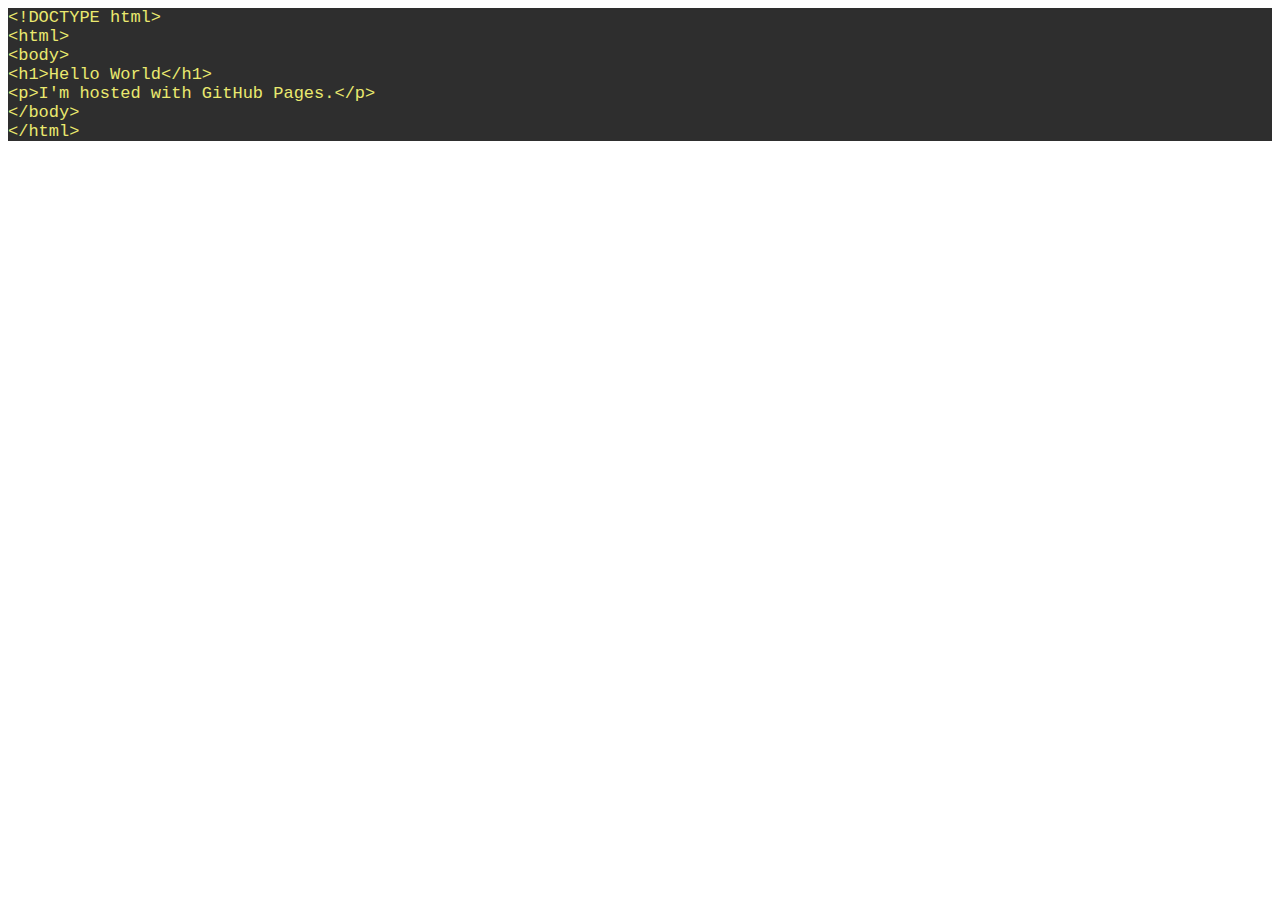
==== index.html @ 7345eeea "Create index.html" ====
<!DOCTYPE html PUBLIC "-//W3C//DTD HTML 4.01//EN" "http://www.w3.org/TR/html4/strict.dtd">
<html>
<head>
  <meta http-equiv="Content-Type" content="text/html; charset=utf-8">
  <meta http-equiv="Content-Style-Type" content="text/css">
  <title></title>
  <meta name="Generator" content="Cocoa HTML Writer">
  <meta name="CocoaVersion" content="1894.6">
  <style type="text/css">
    p.p1 {margin: 0.0px 0.0px 0.0px 0.0px; font: 17.0px Courier; color: #eae96f; -webkit-text-stroke: #eae96f; background-color: #2e2e2e}
    span.s1 {font-kerning: none}
  </style>
</head>
<body>
<p class="p1"><span class="s1">&lt;!DOCTYPE html&gt;</span></p>
<p class="p1"><span class="s1">&lt;html&gt;</span></p>
<p class="p1"><span class="s1">&lt;body&gt;</span></p>
<p class="p1"><span class="s1">&lt;h1&gt;Hello World&lt;/h1&gt;</span></p>
<p class="p1"><span class="s1">&lt;p&gt;I'm hosted with GitHub Pages.&lt;/p&gt;</span></p>
<p class="p1"><span class="s1">&lt;/body&gt;</span></p>
<p class="p1"><span class="s1">&lt;/html&gt;</span></p>
</body>
</html>
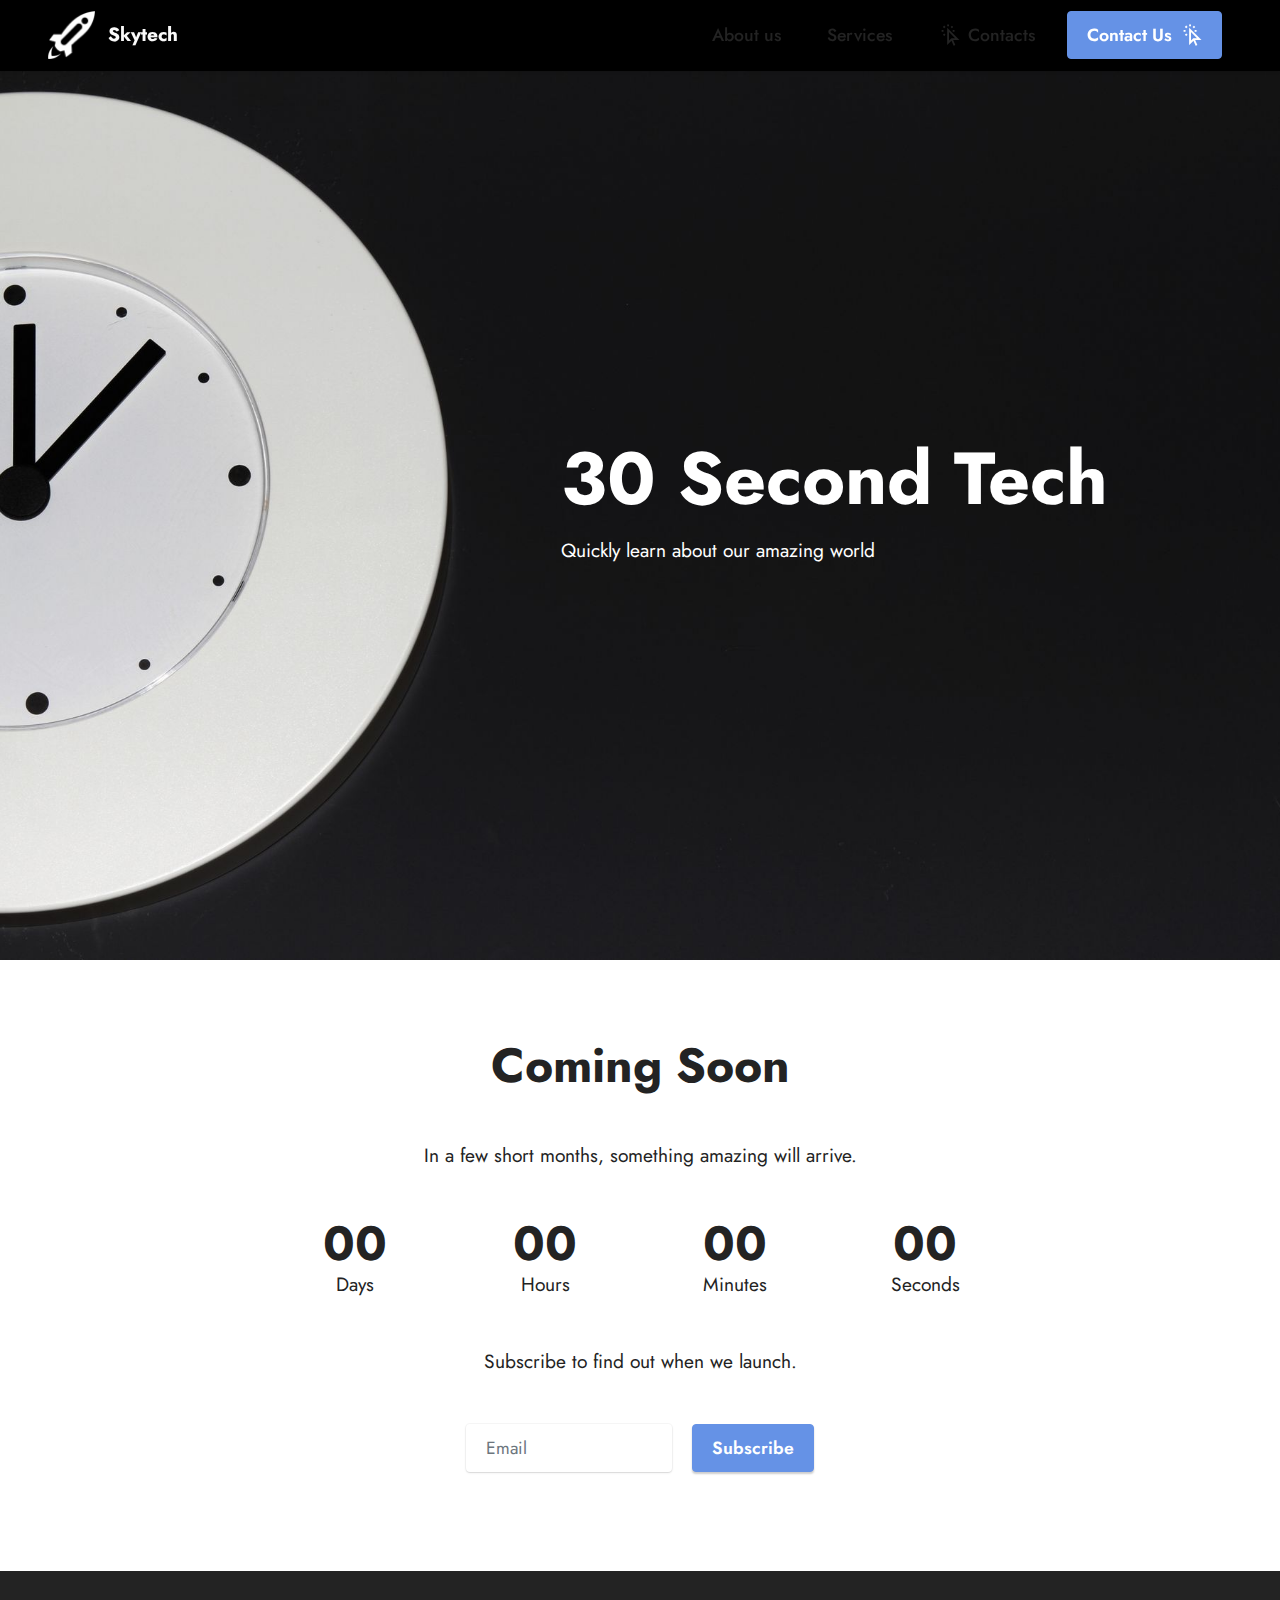
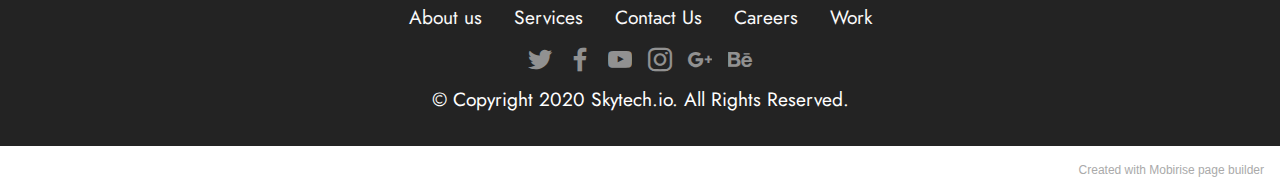
==== commit 485de23e: "Latest" ====
--- a/index.html
+++ b/index.html
@@ -1,23 +1,200 @@
-<!DOCTYPE html PUBLIC "-//W3C//DTD HTML 4.01//EN" "http://www.w3.org/TR/html4/strict.dtd">
-<html>
+<!DOCTYPE html>
+<html  >
 <head>
-  <meta http-equiv="Content-Type" content="text/html; charset=utf-8">
-  <meta http-equiv="Content-Style-Type" content="text/css">
-  <title></title>
-  <meta name="Generator" content="Cocoa HTML Writer">
-  <meta name="CocoaVersion" content="1894.6">
-  <style type="text/css">
-    p.p1 {margin: 0.0px 0.0px 0.0px 0.0px; font: 17.0px Courier; color: #eae96f; -webkit-text-stroke: #eae96f; background-color: #2e2e2e}
-    span.s1 {font-kerning: none}
-  </style>
+  <!-- Site made with Mobirise Website Builder v5.2.0, https://mobirise.com -->
+  <meta charset="UTF-8">
+  <meta http-equiv="X-UA-Compatible" content="IE=edge">
+  <meta name="generator" content="Mobirise v5.2.0, mobirise.com">
+  <meta name="viewport" content="width=device-width, initial-scale=1, minimum-scale=1">
+  <link rel="shortcut icon" href="assets/images/skytechrocket-96x98.png" type="image/x-icon">
+  <meta name="description" content="">
+  
+  
+  <title>Home</title>
+  <link rel="stylesheet" href="assets/web/assets/mobirise-icons2/mobirise2.css">
+  <link rel="stylesheet" href="assets/tether/tether.min.css">
+  <link rel="stylesheet" href="assets/bootstrap/css/bootstrap.min.css">
+  <link rel="stylesheet" href="assets/bootstrap/css/bootstrap-grid.min.css">
+  <link rel="stylesheet" href="assets/bootstrap/css/bootstrap-reboot.min.css">
+  <link rel="stylesheet" href="assets/dropdown/css/style.css">
+  <link rel="stylesheet" href="assets/socicon/css/styles.css">
+  <link rel="stylesheet" href="assets/theme/css/style.css">
+  <link rel="preload" as="style" href="assets/mobirise/css/mbr-additional.css"><link rel="stylesheet" href="assets/mobirise/css/mbr-additional.css" type="text/css">
+  
+  
+  
+  
 </head>
 <body>
-<p class="p1"><span class="s1">&lt;!DOCTYPE html&gt;</span></p>
-<p class="p1"><span class="s1">&lt;html&gt;</span></p>
-<p class="p1"><span class="s1">&lt;body&gt;</span></p>
-<p class="p1"><span class="s1">&lt;h1&gt;Hello World&lt;/h1&gt;</span></p>
-<p class="p1"><span class="s1">&lt;p&gt;I'm hosted with GitHub Pages.&lt;/p&gt;</span></p>
-<p class="p1"><span class="s1">&lt;/body&gt;</span></p>
-<p class="p1"><span class="s1">&lt;/html&gt;</span></p>
+  
+  <section class="menu menu1 cid-shnrSALp0P" once="menu" id="menu1-0">
+    
+
+    <nav class="navbar navbar-dropdown navbar-fixed-top navbar-expand-lg">
+        <div class="container-fluid">
+            <div class="navbar-brand">
+                <span class="navbar-logo">
+                    <a href="http://skytech.io">
+                        <img src="assets/images/skytechrocket-96x98.png" alt="Skytech" style="height: 3rem;">
+                    </a>
+                </span>
+                <span class="navbar-caption-wrap"><a class="navbar-caption text-white display-7" href="https://mobiri.se">Skytech</a></span>
+            </div>
+            <button class="navbar-toggler" type="button" data-toggle="collapse" data-target="#navbarSupportedContent" aria-controls="navbarNavAltMarkup" aria-expanded="false" aria-label="Toggle navigation">
+                <div class="hamburger">
+                    <span></span>
+                    <span></span>
+                    <span></span>
+                    <span></span>
+                </div>
+            </button>
+            <div class="collapse navbar-collapse" id="navbarSupportedContent">
+                <ul class="navbar-nav nav-dropdown" data-app-modern-menu="true"><li class="nav-item"><a class="nav-link link text-black display-4" href="https://mobiri.se">
+                            About us</a></li>
+                    <li class="nav-item"><a class="nav-link link text-black display-4" href="https://mobiri.se">
+                            Services</a></li>
+                    <li class="nav-item"><a class="nav-link link text-black display-4" href="https://mobiri.se"><span class="mobi-mbri mobi-mbri-cursor-click mbr-iconfont mbr-iconfont-btn"></span>Contacts</a>
+                    </li></ul>
+                
+                <div class="navbar-buttons mbr-section-btn"><a class="btn btn-primary display-4" href="http://skytech.io"><span class="mobi-mbri mobi-mbri-cursor-click mbr-iconfont mbr-iconfont-btn"></span>
+                        Contact Us</a></div>
+            </div>
+        </div>
+    </nav>
+</section>
+
+<section class="header5 cid-shnrV8jZPx mbr-fullscreen" id="header5-1">
+
+    
+
+    
+
+    <div class="container">
+        <div class="row justify-content-end">
+            <div class="col-12 col-lg-7">
+                <h1 class="mbr-section-title mbr-fonts-style mbr-white mb-3 display-1"><strong>30 Second Tech</strong></h1>
+                
+                <p class="mbr-text mbr-fonts-style mbr-white display-7">
+                    Quickly learn about our amazing world</p>
+                
+            </div>
+        </div>
+    </div>
+</section>
+
+<section class="countdown1 cid-shnrYBAx0j" id="countdown1-2">
+    
+    
+    <div class="container">
+        <div class="row justify-content-center">
+            <div class="col-lg-8">
+                <h3 class="mbr-section-title mb-5 align-center mbr-fonts-style display-2">
+                    <strong>Coming Soon</strong>
+                </h3>
+                <h4 class="mbr-section-subtitle mb-5 align-center mbr-fonts-style display-7">In a few short months, something amazing will arrive.</h4>
+                <div class="countdown-cont align-center mb-5">
+                    <div class="daysCountdown col-xs-3 col-sm-3 col-md-3" title="Days"></div>
+                    <div class="hoursCountdown col-xs-3 col-sm-3 col-md-3" title="Hours"></div>
+                    <div class="minutesCountdown col-xs-3 col-sm-3 col-md-3" title="Minutes"></div>
+                    <div class="secondsCountdown col-xs-3 col-sm-3 col-md-3" title="Seconds"></div>
+                    <div class="countdown" data-due-date="2021/02/01"></div>
+                </div>
+                <p class="mbr-text mb-5 align-center mbr-fonts-style display-7">
+                    Subscribe to find out when we launch.
+                </p>
+            </div>
+        </div>
+        <div class="row">
+            <div class="col-lg-4 mx-auto mbr-form" data-form-type="formoid">
+                <form action="https://mobirise.eu/" method="POST" class="mbr-form form-with-styler" data-form-title="Form Name"><input type="hidden" name="email" data-form-email="true" value="VeYqUV/wc/erfg2xZ4cUfbkpmiJ8Ug97yrciC7bQtEzWz3D8OV+x4FwlFsNctwKLk7YNKZg/rjsG8SqFoKAFJWEsZC/LpAPlKAvgzFcbE4H7lzT9BCq57dJKFMyFSJ2W">
+                    <div class="">
+                        <div hidden="hidden" data-form-alert="" class="alert alert-success col-12">Thanks for filling out the form!</div>
+                        <div hidden="hidden" data-form-alert-danger="" class="alert alert-danger col-12">Oops...! some problem!</div>
+                    </div>
+                    <div class="dragArea row">
+                        <div class="col form-group" data-for="email">
+                            <input type="text" name="email" placeholder="Email" data-form-field="email" class="form-control" required="required" value="" id="email-countdown1-2">
+                        </div>
+                        <div class="mbr-section-btn">
+                            <button type="submit" class="btn btn-primary display-4">Subscribe</button>
+                        </div>
+                    </div>
+                </form>
+            </div>
+        </div>
+    </div>
+</section>
+
+<section class="footer3 cid-shns2hWuZI" once="footers" id="footer3-3">
+
+    
+
+    
+
+    <div class="container">
+        <div class="media-container-row align-center mbr-white">
+            <div class="row row-links">
+                <ul class="foot-menu">
+                    
+                    
+                    
+                    
+                    
+                <li class="foot-menu-item mbr-fonts-style display-7">
+                        <a class="text-white" href="#" target="_blank">About us</a>
+                    </li><li class="foot-menu-item mbr-fonts-style display-7">
+                        <a class="text-white" href="#" target="_blank">Services</a>
+                    </li><li class="foot-menu-item mbr-fonts-style display-7">
+                        <a class="text-white" href="#" target="_blank">Contact Us</a>
+                    </li><li class="foot-menu-item mbr-fonts-style display-7">
+                        <a class="text-white" href="#" target="_blank">Careers</a>
+                    </li><li class="foot-menu-item mbr-fonts-style display-7">
+                        <a class="text-white text-primary" href="http://skytech.io" target="_blank">Work</a>
+                    </li></ul>
+            </div>
+            <div class="row social-row">
+                <div class="social-list align-right pb-2">
+                    
+                    
+                    
+                    
+                    
+                    
+                <div class="soc-item">
+                        <a href="https://twitter.com/mobirise" target="_blank">
+                            <span class="socicon-twitter socicon mbr-iconfont mbr-iconfont-social"></span>
+                        </a>
+                    </div><div class="soc-item">
+                        <a href="https://www.facebook.com/pages/Mobirise/1616226671953247" target="_blank">
+                            <span class="socicon-facebook socicon mbr-iconfont mbr-iconfont-social"></span>
+                        </a>
+                    </div><div class="soc-item">
+                        <a href="https://www.youtube.com/c/mobirise" target="_blank">
+                            <span class="socicon-youtube socicon mbr-iconfont mbr-iconfont-social"></span>
+                        </a>
+                    </div><div class="soc-item">
+                        <a href="https://instagram.com/mobirise" target="_blank">
+                            <span class="socicon-instagram socicon mbr-iconfont mbr-iconfont-social"></span>
+                        </a>
+                    </div><div class="soc-item">
+                        <a href="https://plus.google.com/u/0/+Mobirise" target="_blank">
+                            <span class="socicon-googleplus socicon mbr-iconfont mbr-iconfont-social"></span>
+                        </a>
+                    </div><div class="soc-item">
+                        <a href="https://www.behance.net/Mobirise" target="_blank">
+                            <span class="socicon-behance socicon mbr-iconfont mbr-iconfont-social"></span>
+                        </a>
+                    </div></div>
+            </div>
+            <div class="row row-copirayt">
+                <p class="mbr-text mb-0 mbr-fonts-style mbr-white align-center display-7">
+                    © Copyright 2020 Skytech.io. All Rights Reserved.
+                </p>
+            </div>
+        </div>
+    </div>
+</section><section style="background-color: #fff; font-family: -apple-system, BlinkMacSystemFont, 'Segoe UI', 'Roboto', 'Helvetica Neue', Arial, sans-serif; color:#aaa; font-size:12px; padding: 0; align-items: center; display: flex;"><a href="https://mobirise.site/y" style="flex: 1 1; height: 3rem; padding-left: 1rem;"></a><p style="flex: 0 0 auto; margin:0; padding-right:1rem;">Created with Mobirise <a href="https://mobirise.site/j" style="color:#aaa;">page</a> builder</p></section><script src="assets/web/assets/jquery/jquery.min.js"></script>  <script src="assets/popper/popper.min.js"></script>  <script src="assets/tether/tether.min.js"></script>  <script src="assets/bootstrap/js/bootstrap.min.js"></script>  <script src="assets/smoothscroll/smooth-scroll.js"></script>  <script src="assets/dropdown/js/nav-dropdown.js"></script>  <script src="assets/dropdown/js/navbar-dropdown.js"></script>  <script src="assets/touchswipe/jquery.touch-swipe.min.js"></script>  <script src="assets/countdown/jquery.countdown.min.js"></script>  <script src="assets/theme/js/script.js"></script>  <script src="assets/formoid/formoid.min.js"></script>  
+  
+  
 </body>
-</html>
+</html>--- a/assets/web/assets/mobirise-icons2/mobirise2.css
+++ b/assets/web/assets/mobirise-icons2/mobirise2.css
@@ -0,0 +1,498 @@
+@font-face {
+  font-family: 'Moririse2';
+  font-display: swap;
+  src:  url('mobirise2.eot?f2bix4');
+  src:  url('mobirise2.eot?f2bix4#iefix') format('embedded-opentype'),
+    url('mobirise2.ttf?f2bix4') format('truetype'),
+    url('mobirise2.woff?f2bix4') format('woff'),
+    url('mobirise2.svg?f2bix4#mobirise2') format('svg');
+  font-weight: normal;
+  font-style: normal;
+}
+
+[class^="mobi-"], [class*=" mobi-"] {
+  /* use !important to prevent issues with browser extensions that change fonts */
+  font-family: 'Moririse2' !important;
+  speak: none;
+  font-style: normal;
+  font-weight: normal;
+  font-variant: normal;
+  text-transform: none;
+  line-height: 1;
+
+  /* Better Font Rendering =========== */
+  -webkit-font-smoothing: antialiased;
+  -moz-osx-font-smoothing: grayscale;
+}
+
+.mobi-mbri-add-submenu:before {
+  content: "\e900";
+}
+.mobi-mbri-alert:before {
+  content: "\e901";
+}
+.mobi-mbri-align-center:before {
+  content: "\e902";
+}
+.mobi-mbri-align-justify:before {
+  content: "\e903";
+}
+.mobi-mbri-align-left:before {
+  content: "\e904";
+}
+.mobi-mbri-align-right:before {
+  content: "\e905";
+}
+.mobi-mbri-android:before {
+  content: "\e906";
+}
+.mobi-mbri-apple:before {
+  content: "\e907";
+}
+.mobi-mbri-arrow-down:before {
+  content: "\e908";
+}
+.mobi-mbri-arrow-next:before {
+  content: "\e909";
+}
+.mobi-mbri-arrow-prev:before {
+  content: "\e90a";
+}
+.mobi-mbri-arrow-up:before {
+  content: "\e90b";
+}
+.mobi-mbri-bold:before {
+  content: "\e90c";
+}
+.mobi-mbri-bookmark:before {
+  content: "\e90d";
+}
+.mobi-mbri-bootstrap:before {
+  content: "\e90e";
+}
+.mobi-mbri-briefcase:before {
+  content: "\e90f";
+}
+.mobi-mbri-browse:before {
+  content: "\e910";
+}
+.mobi-mbri-bulleted-list:before {
+  content: "\e911";
+}
+.mobi-mbri-calendar:before {
+  content: "\e912";
+}
+.mobi-mbri-camera:before {
+  content: "\e913";
+}
+.mobi-mbri-cart-add:before {
+  content: "\e914";
+}
+.mobi-mbri-cart-full:before {
+  content: "\e915";
+}
+.mobi-mbri-cash:before {
+  content: "\e916";
+}
+.mobi-mbri-change-style:before {
+  content: "\e917";
+}
+.mobi-mbri-chat:before {
+  content: "\e918";
+}
+.mobi-mbri-clock:before {
+  content: "\e919";
+}
+.mobi-mbri-close:before {
+  content: "\e91a";
+}
+.mobi-mbri-cloud:before {
+  content: "\e91b";
+}
+.mobi-mbri-code:before {
+  content: "\e91c";
+}
+.mobi-mbri-contact-form:before {
+  content: "\e91d";
+}
+.mobi-mbri-credit-card:before {
+  content: "\e91e";
+}
+.mobi-mbri-cursor-click:before {
+  content: "\e91f";
+}
+.mobi-mbri-cust-feedback:before {
+  content: "\e920";
+}
+.mobi-mbri-database:before {
+  content: "\e921";
+}
+.mobi-mbri-delivery:before {
+  content: "\e922";
+}
+.mobi-mbri-desktop:before {
+  content: "\e923";
+}
+.mobi-mbri-devices:before {
+  content: "\e924";
+}
+.mobi-mbri-down:before {
+  content: "\e925";
+}
+.mobi-mbri-download-2:before {
+  content: "\e926";
+}
+.mobi-mbri-download:before {
+  content: "\e927";
+}
+.mobi-mbri-drag-n-drop-2:before {
+  content: "\e928";
+}
+.mobi-mbri-drag-n-drop:before {
+  content: "\e929";
+}
+.mobi-mbri-edit-2:before {
+  content: "\e92a";
+}
+.mobi-mbri-edit:before {
+  content: "\e92b";
+}
+.mobi-mbri-error:before {
+  content: "\e92c";
+}
+.mobi-mbri-extension:before {
+  content: "\e92d";
+}
+.mobi-mbri-features:before {
+  content: "\e92e";
+}
+.mobi-mbri-file:before {
+  content: "\e92f";
+}
+.mobi-mbri-flag:before {
+  content: "\e930";
+}
+.mobi-mbri-folder:before {
+  content: "\e931";
+}
+.mobi-mbri-gift:before {
+  content: "\e932";
+}
+.mobi-mbri-github:before {
+  content: "\e933";
+}
+.mobi-mbri-globe-2:before {
+  content: "\e934";
+}
+.mobi-mbri-globe:before {
+  content: "\e935";
+}
+.mobi-mbri-growing-chart:before {
+  content: "\e936";
+}
+.mobi-mbri-hearth:before {
+  content: "\e937";
+}
+.mobi-mbri-help:before {
+  content: "\e938";
+}
+.mobi-mbri-home:before {
+  content: "\e939";
+}
+.mobi-mbri-hot-cup:before {
+  content: "\e93a";
+}
+.mobi-mbri-idea:before {
+  content: "\e93b";
+}
+.mobi-mbri-image-gallery:before {
+  content: "\e93c";
+}
+.mobi-mbri-image-slider:before {
+  content: "\e93d";
+}
+.mobi-mbri-info:before {
+  content: "\e93e";
+}
+.mobi-mbri-italic:before {
+  content: "\e93f";
+}
+.mobi-mbri-key:before {
+  content: "\e940";
+}
+.mobi-mbri-laptop:before {
+  content: "\e941";
+}
+.mobi-mbri-layers:before {
+  content: "\e942";
+}
+.mobi-mbri-left-right:before {
+  content: "\e943";
+}
+.mobi-mbri-left:before {
+  content: "\e944";
+}
+.mobi-mbri-letter:before {
+  content: "\e945";
+}
+.mobi-mbri-like:before {
+  content: "\e946";
+}
+.mobi-mbri-link:before {
+  content: "\e947";
+}
+.mobi-mbri-lock:before {
+  content: "\e948";
+}
+.mobi-mbri-login:before {
+  content: "\e949";
+}
+.mobi-mbri-logout:before {
+  content: "\e94a";
+}
+.mobi-mbri-magic-stick:before {
+  content: "\e94b";
+}
+.mobi-mbri-map-pin:before {
+  content: "\e94c";
+}
+.mobi-mbri-menu:before {
+  content: "\e94d";
+}
+.mobi-mbri-mobile-2:before {
+  content: "\e94e";
+}
+.mobi-mbri-mobile-horizontal:before {
+  content: "\e94f";
+}
+.mobi-mbri-mobile:before {
+  content: "\e950";
+}
+.mobi-mbri-mobirise:before {
+  content: "\e951";
+}
+.mobi-mbri-more-horizontal:before {
+  content: "\e952";
+}
+.mobi-mbri-more-vertical:before {
+  content: "\e953";
+}
+.mobi-mbri-music:before {
+  content: "\e954";
+}
+.mobi-mbri-new-file:before {
+  content: "\e955";
+}
+.mobi-mbri-numbered-list:before {
+  content: "\e956";
+}
+.mobi-mbri-opened-folder:before {
+  content: "\e957";
+}
+.mobi-mbri-pages:before {
+  content: "\e958";
+}
+.mobi-mbri-paper-plane:before {
+  content: "\e959";
+}
+.mobi-mbri-paperclip:before {
+  content: "\e95a";
+}
+.mobi-mbri-phone:before {
+  content: "\e95b";
+}
+.mobi-mbri-photo:before {
+  content: "\e95c";
+}
+.mobi-mbri-photos:before {
+  content: "\e95d";
+}
+.mobi-mbri-pin:before {
+  content: "\e95e";
+}
+.mobi-mbri-play:before {
+  content: "\e95f";
+}
+.mobi-mbri-plus:before {
+  content: "\e960";
+}
+.mobi-mbri-preview:before {
+  content: "\e961";
+}
+.mobi-mbri-print:before {
+  content: "\e962";
+}
+.mobi-mbri-protect:before {
+  content: "\e963";
+}
+.mobi-mbri-question:before {
+  content: "\e964";
+}
+.mobi-mbri-quote-left:before {
+  content: "\e965";
+}
+.mobi-mbri-quote-right:before {
+  content: "\e966";
+}
+.mobi-mbri-redo:before {
+  content: "\e967";
+}
+.mobi-mbri-refresh:before {
+  content: "\e968";
+}
+.mobi-mbri-responsive-2:before {
+  content: "\e969";
+}
+.mobi-mbri-responsive:before {
+  content: "\e96a";
+}
+.mobi-mbri-right:before {
+  content: "\e96b";
+}
+.mobi-mbri-rocket:before {
+  content: "\e96c";
+}
+.mobi-mbri-sad-face:before {
+  content: "\e96d";
+}
+.mobi-mbri-sale:before {
+  content: "\e96e";
+}
+.mobi-mbri-save:before {
+  content: "\e96f";
+}
+.mobi-mbri-search:before {
+  content: "\e970";
+}
+.mobi-mbri-setting-2:before {
+  content: "\e971";
+}
+.mobi-mbri-setting-3:before {
+  content: "\e972";
+}
+.mobi-mbri-setting:before {
+  content: "\e973";
+}
+.mobi-mbri-share:before {
+  content: "\e974";
+}
+.mobi-mbri-shopping-bag:before {
+  content: "\e975";
+}
+.mobi-mbri-shopping-basket:before {
+  content: "\e976";
+}
+.mobi-mbri-shopping-cart:before {
+  content: "\e977";
+}
+.mobi-mbri-sites:before {
+  content: "\e978";
+}
+.mobi-mbri-smile-face:before {
+  content: "\e979";
+}
+.mobi-mbri-speed:before {
+  content: "\e97a";
+}
+.mobi-mbri-star:before {
+  content: "\e97b";
+}
+.mobi-mbri-success:before {
+  content: "\e97c";
+}
+.mobi-mbri-sun:before {
+  content: "\e97d";
+}
+.mobi-mbri-sun2:before {
+  content: "\e97e";
+}
+.mobi-mbri-tablet-vertical:before {
+  content: "\e97f";
+}
+.mobi-mbri-tablet:before {
+  content: "\e980";
+}
+.mobi-mbri-target:before {
+  content: "\e981";
+}
+.mobi-mbri-timer:before {
+  content: "\e982";
+}
+.mobi-mbri-to-ftp:before {
+  content: "\e983";
+}
+.mobi-mbri-to-local-drive:before {
+  content: "\e984";
+}
+.mobi-mbri-touch-swipe:before {
+  content: "\e985";
+}
+.mobi-mbri-touch:before {
+  content: "\e986";
+}
+.mobi-mbri-trash:before {
+  content: "\e987";
+}
+.mobi-mbri-underline:before {
+  content: "\e988";
+}
+.mobi-mbri-undo:before {
+  content: "\e989";
+}
+.mobi-mbri-unlink:before {
+  content: "\e98a";
+}
+.mobi-mbri-unlock:before {
+  content: "\e98b";
+}
+.mobi-mbri-up-down:before {
+  content: "\e98c";
+}
+.mobi-mbri-up:before {
+  content: "\e98d";
+}
+.mobi-mbri-update:before {
+  content: "\e98e";
+}
+.mobi-mbri-upload-2:before {
+  content: "\e98f";
+}
+.mobi-mbri-upload:before {
+  content: "\e990";
+}
+.mobi-mbri-user-2:before {
+  content: "\e991";
+}
+.mobi-mbri-user:before {
+  content: "\e992";
+}
+.mobi-mbri-users:before {
+  content: "\e993";
+}
+.mobi-mbri-video-play:before {
+  content: "\e994";
+}
+.mobi-mbri-video:before {
+  content: "\e995";
+}
+.mobi-mbri-watch:before {
+  content: "\e996";
+}
+.mobi-mbri-website-theme-2:before {
+  content: "\e997";
+}
+.mobi-mbri-website-theme:before {
+  content: "\e998";
+}
+.mobi-mbri-wifi:before {
+  content: "\e999";
+}
+.mobi-mbri-windows:before {
+  content: "\e99a";
+}
+.mobi-mbri-zoom-in:before {
+  content: "\e99b";
+}
+.mobi-mbri-zoom-out:before {
+  content: "\e99c";
+}
--- a/assets/dropdown/css/style.css
+++ b/assets/dropdown/css/style.css
@@ -0,0 +1,265 @@
+.navbar-dropdown {
+  left: 0;
+  padding: 0;
+  position: absolute;
+  right: 0;
+  top: 0;
+  transition: all 0.45s ease;
+  z-index: 1030;
+  background: #282828; }
+  .navbar-dropdown .navbar-logo {
+    margin-right: 0.8rem;
+    transition: margin 0.3s ease-in-out;
+    vertical-align: middle; }
+    .navbar-dropdown .navbar-logo img {
+      height: 3.125rem;
+      transition: all 0.3s ease-in-out; }
+    .navbar-dropdown .navbar-logo.mbr-iconfont {
+      font-size: 3.125rem;
+      line-height: 3.125rem; }
+  .navbar-dropdown .navbar-caption {
+    font-weight: 700;
+    white-space: normal;
+    vertical-align: -4px;
+    line-height: 3.125rem !important; }
+    .navbar-dropdown .navbar-caption, .navbar-dropdown .navbar-caption:hover {
+      color: inherit;
+      text-decoration: none; }
+  .navbar-dropdown .mbr-iconfont + .navbar-caption {
+    vertical-align: -1px; }
+  .navbar-dropdown.navbar-fixed-top {
+    position: fixed; }
+  .navbar-dropdown .navbar-brand span {
+    vertical-align: -4px; }
+  .navbar-dropdown.bg-color.transparent {
+    background: none; }
+  .navbar-dropdown.navbar-short .navbar-brand {
+    padding: 0.625rem 0; }
+    .navbar-dropdown.navbar-short .navbar-brand span {
+      vertical-align: -1px; }
+  .navbar-dropdown.navbar-short .navbar-caption {
+    line-height: 2.375rem !important;
+    vertical-align: -2px; }
+  .navbar-dropdown.navbar-short .navbar-logo {
+    margin-right: 0.5rem; }
+    .navbar-dropdown.navbar-short .navbar-logo img {
+      height: 2.375rem; }
+    .navbar-dropdown.navbar-short .navbar-logo.mbr-iconfont {
+      font-size: 2.375rem;
+      line-height: 2.375rem; }
+  .navbar-dropdown.navbar-short .mbr-table-cell {
+    height: 3.625rem; }
+  .navbar-dropdown .navbar-close {
+    left: 0.6875rem;
+    position: fixed;
+    top: 0.75rem;
+    z-index: 1000; }
+  .navbar-dropdown .hamburger-icon {
+    content: "";
+    display: inline-block;
+    vertical-align: middle;
+    width: 16px;
+    -webkit-box-shadow: 0 -6px 0 1px #282828,0 0 0 1px #282828,0 6px 0 1px #282828;
+    -moz-box-shadow: 0 -6px 0 1px #282828,0 0 0 1px #282828,0 6px 0 1px #282828;
+    box-shadow: 0 -6px 0 1px #282828,0 0 0 1px #282828,0 6px 0 1px #282828; }
+
+.dropdown-menu .dropdown-toggle[data-toggle="dropdown-submenu"]::after {
+  border-bottom: 0.35em solid transparent;
+  border-left: 0.35em solid;
+  border-right: 0;
+  border-top: 0.35em solid transparent;
+  margin-left: 0.3rem; }
+
+.dropdown-menu .dropdown-item:focus {
+  outline: 0; }
+
+.nav-dropdown {
+  font-size: 0.75rem;
+  font-weight: 500;
+  height: auto !important; }
+  .nav-dropdown .nav-btn {
+    padding-left: 1rem; }
+  .nav-dropdown .link {
+    margin: .667em 1.667em;
+    font-weight: 500;
+    padding: 0;
+    transition: color .2s ease-in-out; }
+    .nav-dropdown .link.dropdown-toggle {
+      margin-right: 2.583em; }
+      .nav-dropdown .link.dropdown-toggle::after {
+        margin-left: .25rem;
+        border-top: 0.35em solid;
+        border-right: 0.35em solid transparent;
+        border-left: 0.35em solid transparent;
+        border-bottom: 0; }
+      .nav-dropdown .link.dropdown-toggle[aria-expanded="true"] {
+        margin: 0;
+        padding: 0.667em 3.263em  0.667em 1.667em; }
+  .nav-dropdown .link::after,
+  .nav-dropdown .dropdown-item::after {
+    color: inherit; }
+  .nav-dropdown .btn {
+    font-size: 0.75rem;
+    font-weight: 700;
+    letter-spacing: 0;
+    margin-bottom: 0;
+    padding-left: 1.25rem;
+    padding-right: 1.25rem; }
+  .nav-dropdown .dropdown-menu {
+    border-radius: 0;
+    border: 0;
+    left: 0;
+    margin: 0;
+    padding-bottom: 1.25rem;
+    padding-top: 1.25rem;
+    position: relative; }
+  .nav-dropdown .dropdown-submenu {
+    margin-left: 0.125rem;
+    top: 0; }
+  .nav-dropdown .dropdown-item {
+    font-weight: 500;
+    line-height: 2;
+    padding: 0.3846em 4.615em 0.3846em 1.5385em;
+    position: relative;
+    transition: color .2s ease-in-out, background-color .2s ease-in-out; }
+    .nav-dropdown .dropdown-item::after {
+      margin-top: -0.3077em;
+      position: absolute;
+      right: 1.1538em;
+      top: 50%; }
+    .nav-dropdown .dropdown-item:focus, .nav-dropdown .dropdown-item:hover {
+      background: none; }
+
+@media (max-width: 767px) {
+  .nav-dropdown.navbar-toggleable-sm {
+    bottom: 0;
+    display: none;
+    left: 0;
+    overflow-x: hidden;
+    position: fixed;
+    top: 0;
+    transform: translateX(-100%);
+    -ms-transform: translateX(-100%);
+    -webkit-transform: translateX(-100%);
+    width: 18.75rem;
+    z-index: 999; } }
+.nav-dropdown.navbar-toggleable-xl {
+  bottom: 0;
+  display: none;
+  left: 0;
+  overflow-x: hidden;
+  position: fixed;
+  top: 0;
+  transform: translateX(-100%);
+  -ms-transform: translateX(-100%);
+  -webkit-transform: translateX(-100%);
+  width: 18.75rem;
+  z-index: 999; }
+
+.nav-dropdown-sm {
+  display: block !important;
+  overflow-x: hidden;
+  overflow: auto;
+  padding-top: 3.875rem; }
+  .nav-dropdown-sm::after {
+    content: "";
+    display: block;
+    height: 3rem;
+    width: 100%; }
+  .nav-dropdown-sm.collapse.in ~ .navbar-close {
+    display: block !important; }
+  .nav-dropdown-sm.collapsing, .nav-dropdown-sm.collapse.in {
+    transform: translateX(0);
+    -ms-transform: translateX(0);
+    -webkit-transform: translateX(0);
+    transition: all 0.25s ease-out;
+    -webkit-transition: all 0.25s ease-out;
+    background: #282828; }
+  .nav-dropdown-sm.collapsing[aria-expanded="false"] {
+    transform: translateX(-100%);
+    -ms-transform: translateX(-100%);
+    -webkit-transform: translateX(-100%); }
+  .nav-dropdown-sm .nav-item {
+    display: block;
+    margin-left: 0 !important;
+    padding-left: 0; }
+  .nav-dropdown-sm .link,
+  .nav-dropdown-sm .dropdown-item {
+    border-top: 1px dotted rgba(255, 255, 255, 0.1);
+    font-size: 0.8125rem;
+    line-height: 1.6;
+    margin: 0 !important;
+    padding: 0.875rem 2.4rem 0.875rem 1.5625rem !important;
+    position: relative;
+    white-space: normal; }
+    .nav-dropdown-sm .link:focus, .nav-dropdown-sm .link:hover,
+    .nav-dropdown-sm .dropdown-item:focus,
+    .nav-dropdown-sm .dropdown-item:hover {
+      background: rgba(0, 0, 0, 0.2) !important;
+      color: #c0a375; }
+  .nav-dropdown-sm .nav-btn {
+    position: relative;
+    padding: 1.5625rem 1.5625rem 0 1.5625rem; }
+    .nav-dropdown-sm .nav-btn::before {
+      border-top: 1px dotted rgba(255, 255, 255, 0.1);
+      content: "";
+      left: 0;
+      position: absolute;
+      top: 0;
+      width: 100%; }
+    .nav-dropdown-sm .nav-btn + .nav-btn {
+      padding-top: 0.625rem; }
+      .nav-dropdown-sm .nav-btn + .nav-btn::before {
+        display: none; }
+  .nav-dropdown-sm .btn {
+    padding: 0.625rem 0; }
+  .nav-dropdown-sm .dropdown-toggle[data-toggle="dropdown-submenu"]::after {
+    margin-left: .25rem;
+    border-top: 0.35em solid;
+    border-right: 0.35em solid transparent;
+    border-left: 0.35em solid transparent;
+    border-bottom: 0; }
+  .nav-dropdown-sm .dropdown-toggle[data-toggle="dropdown-submenu"][aria-expanded="true"]::after {
+    border-top: 0;
+    border-right: 0.35em solid transparent;
+    border-left: 0.35em solid transparent;
+    border-bottom: 0.35em solid; }
+  .nav-dropdown-sm .dropdown-menu {
+    margin: 0;
+    padding: 0;
+    position: relative;
+    top: 0;
+    left: 0;
+    width: 100%;
+    border: 0;
+    float: none;
+    border-radius: 0;
+    background: none; }
+  .nav-dropdown-sm .dropdown-submenu {
+    left: 100%;
+    margin-left: 0.125rem;
+    margin-top: -1.25rem;
+    top: 0; }
+
+.navbar-toggleable-sm .nav-dropdown .dropdown-menu {
+  position: absolute; }
+
+.navbar-toggleable-sm .nav-dropdown .dropdown-submenu {
+  left: 100%;
+  margin-left: 0.125rem;
+  margin-top: -1.25rem;
+  top: 0; }
+
+.navbar-toggleable-sm.opened .nav-dropdown .dropdown-menu {
+  position: relative; }
+
+.navbar-toggleable-sm.opened .nav-dropdown .dropdown-submenu {
+  left: 0;
+  margin-left: 00rem;
+  margin-top: 0rem;
+  top: 0; }
+
+.is-builder .nav-dropdown.collapsing {
+  transition: none !important; }
+
+/*# sourceMappingURL=style.css.map */
--- a/assets/socicon/css/styles.css
+++ b/assets/socicon/css/styles.css
@@ -0,0 +1,933 @@
+@charset "UTF-8";
+
+@font-face {
+  font-family: 'Socicon';
+  src:  url('../fonts/socicon.eot');
+  src:  url('../fonts/socicon.eot?#iefix') format('embedded-opentype'),
+    url('../fonts/socicon.woff2') format('woff2'),
+    url('../fonts/socicon.ttf') format('truetype'),
+    url('../fonts/socicon.woff') format('woff'),
+    url('../fonts/socicon.svg#socicon') format('svg');
+  font-weight: normal;
+  font-style: normal;
+}
+
+[data-icon]:before {
+  font-family: "socicon" !important;
+  content: attr(data-icon);
+  font-style: normal !important;
+  font-weight: normal !important;
+  font-variant: normal !important;
+  text-transform: none !important;
+  speak: none;
+  line-height: 1;
+  -webkit-font-smoothing: antialiased;
+  -moz-osx-font-smoothing: grayscale;
+}
+
+[class^="socicon-"], [class*=" socicon-"] {
+  /* use !important to prevent issues with browser extensions that change fonts */
+  font-family: 'Socicon' !important;
+  speak: none;
+  font-style: normal;
+  font-weight: normal;
+  font-variant: normal;
+  text-transform: none;
+  line-height: 1;
+
+  /* Better Font Rendering =========== */
+  -webkit-font-smoothing: antialiased;
+  -moz-osx-font-smoothing: grayscale;
+}
+
+.socicon-eitaa:before {
+  content: "\e97c";
+}
+.socicon-soroush:before {
+  content: "\e97d";
+}
+.socicon-bale:before {
+  content: "\e97e";
+}
+.socicon-zazzle:before {
+  content: "\e97b";
+}
+.socicon-society6:before {
+  content: "\e97a";
+}
+.socicon-redbubble:before {
+  content: "\e979";
+}
+.socicon-avvo:before {
+  content: "\e978";
+}
+.socicon-stitcher:before {
+  content: "\e977";
+}
+.socicon-googlehangouts:before {
+  content: "\e974";
+}
+.socicon-dlive:before {
+  content: "\e975";
+}
+.socicon-vsco:before {
+  content: "\e976";
+}
+.socicon-flipboard:before {
+  content: "\e973";
+}
+.socicon-ubuntu:before {
+  content: "\e958";
+}
+.socicon-artstation:before {
+  content: "\e959";
+}
+.socicon-invision:before {
+  content: "\e95a";
+}
+.socicon-torial:before {
+  content: "\e95b";
+}
+.socicon-collectorz:before {
+  content: "\e95c";
+}
+.socicon-seenthis:before {
+  content: "\e95d";
+}
+.socicon-googleplaymusic:before {
+  content: "\e95e";
+}
+.socicon-debian:before {
+  content: "\e95f";
+}
+.socicon-filmfreeway:before {
+  content: "\e960";
+}
+.socicon-gnome:before {
+  content: "\e961";
+}
+.socicon-itchio:before {
+  content: "\e962";
+}
+.socicon-jamendo:before {
+  content: "\e963";
+}
+.socicon-mix:before {
+  content: "\e964";
+}
+.socicon-sharepoint:before {
+  content: "\e965";
+}
+.socicon-tinder:before {
+  content: "\e966";
+}
+.socicon-windguru:before {
+  content: "\e967";
+}
+.socicon-cdbaby:before {
+  content: "\e968";
+}
+.socicon-elementaryos:before {
+  content: "\e969";
+}
+.socicon-stage32:before {
+  content: "\e96a";
+}
+.socicon-tiktok:before {
+  content: "\e96b";
+}
+.socicon-gitter:before {
+  content: "\e96c";
+}
+.socicon-letterboxd:before {
+  content: "\e96d";
+}
+.socicon-threema:before {
+  content: "\e96e";
+}
+.socicon-splice:before {
+  content: "\e96f";
+}
+.socicon-metapop:before {
+  content: "\e970";
+}
+.socicon-naver:before {
+  content: "\e971";
+}
+.socicon-remote:before {
+  content: "\e972";
+}
+.socicon-internet:before {
+  content: "\e957";
+}
+.socicon-moddb:before {
+  content: "\e94b";
+}
+.socicon-indiedb:before {
+  content: "\e94c";
+}
+.socicon-traxsource:before {
+  content: "\e94d";
+}
+.socicon-gamefor:before {
+  content: "\e94e";
+}
+.socicon-pixiv:before {
+  content: "\e94f";
+}
+.socicon-myanimelist:before {
+  content: "\e950";
+}
+.socicon-blackberry:before {
+  content: "\e951";
+}
+.socicon-wickr:before {
+  content: "\e952";
+}
+.socicon-spip:before {
+  content: "\e953";
+}
+.socicon-napster:before {
+  content: "\e954";
+}
+.socicon-beatport:before {
+  content: "\e955";
+}
+.socicon-hackerone:before {
+  content: "\e956";
+}
+.socicon-hackernews:before {
+  content: "\e946";
+}
+.socicon-smashwords:before {
+  content: "\e947";
+}
+.socicon-kobo:before {
+  content: "\e948";
+}
+.socicon-bookbub:before {
+  content: "\e949";
+}
+.socicon-mailru:before {
+  content: "\e94a";
+}
+.socicon-gitlab:before {
+  content: "\e945";
+}
+.socicon-instructables:before {
+  content: "\e944";
+}
+.socicon-portfolio:before {
+  content: "\e943";
+}
+.socicon-codered:before {
+  content: "\e940";
+}
+.socicon-origin:before {
+  content: "\e941";
+}
+.socicon-nextdoor:before {
+  content: "\e942";
+}
+.socicon-udemy:before {
+  content: "\e93f";
+}
+.socicon-livemaster:before {
+  content: "\e93e";
+}
+.socicon-crunchbase:before {
+  content: "\e93b";
+}
+.socicon-homefy:before {
+  content: "\e93c";
+}
+.socicon-calendly:before {
+  content: "\e93d";
+}
+.socicon-realtor:before {
+  content: "\e90f";
+}
+.socicon-tidal:before {
+  content: "\e910";
+}
+.socicon-qobuz:before {
+  content: "\e911";
+}
+.socicon-natgeo:before {
+  content: "\e912";
+}
+.socicon-mastodon:before {
+  content: "\e913";
+}
+.socicon-unsplash:before {
+  content: "\e914";
+}
+.socicon-homeadvisor:before {
+  content: "\e915";
+}
+.socicon-angieslist:before {
+  content: "\e916";
+}
+.socicon-codepen:before {
+  content: "\e917";
+}
+.socicon-slack:before {
+  content: "\e918";
+}
+.socicon-openaigym:before {
+  content: "\e919";
+}
+.socicon-logmein:before {
+  content: "\e91a";
+}
+.socicon-fiverr:before {
+  content: "\e91b";
+}
+.socicon-gotomeeting:before {
+  content: "\e91c";
+}
+.socicon-aliexpress:before {
+  content: "\e91d";
+}
+.socicon-guru:before {
+  content: "\e91e";
+}
+.socicon-appstore:before {
+  content: "\e91f";
+}
+.socicon-homes:before {
+  content: "\e920";
+}
+.socicon-zoom:before {
+  content: "\e921";
+}
+.socicon-alibaba:before {
+  content: "\e922";
+}
+.socicon-craigslist:before {
+  content: "\e923";
+}
+.socicon-wix:before {
+  content: "\e924";
+}
+.socicon-redfin:before {
+  content: "\e925";
+}
+.socicon-googlecalendar:before {
+  content: "\e926";
+}
+.socicon-shopify:before {
+  content: "\e927";
+}
+.socicon-freelancer:before {
+  content: "\e928";
+}
+.socicon-seedrs:before {
+  content: "\e929";
+}
+.socicon-bing:before {
+  content: "\e92a";
+}
+.socicon-doodle:before {
+  content: "\e92b";
+}
+.socicon-bonanza:before {
+  content: "\e92c";
+}
+.socicon-squarespace:before {
+  content: "\e92d";
+}
+.socicon-toptal:before {
+  content: "\e92e";
+}
+.socicon-gust:before {
+  content: "\e92f";
+}
+.socicon-ask:before {
+  content: "\e930";
+}
+.socicon-trulia:before {
+  content: "\e931";
+}
+.socicon-loomly:before {
+  content: "\e932";
+}
+.socicon-ghost:before {
+  content: "\e933";
+}
+.socicon-upwork:before {
+  content: "\e934";
+}
+.socicon-fundable:before {
+  content: "\e935";
+}
+.socicon-booking:before {
+  content: "\e936";
+}
+.socicon-googlemaps:before {
+  content: "\e937";
+}
+.socicon-zillow:before {
+  content: "\e938";
+}
+.socicon-niconico:before {
+  content: "\e939";
+}
+.socicon-toneden:before {
+  content: "\e93a";
+}
+.socicon-augment:before {
+  content: "\e908";
+}
+.socicon-bitbucket:before {
+  content: "\e909";
+}
+.socicon-fyuse:before {
+  content: "\e90a";
+}
+.socicon-yt-gaming:before {
+  content: "\e90b";
+}
+.socicon-sketchfab:before {
+  content: "\e90c";
+}
+.socicon-mobcrush:before {
+  content: "\e90d";
+}
+.socicon-microsoft:before {
+  content: "\e90e";
+}
+.socicon-pandora:before {
+  content: "\e907";
+}
+.socicon-messenger:before {
+  content: "\e906";
+}
+.socicon-gamewisp:before {
+  content: "\e905";
+}
+.socicon-bloglovin:before {
+  content: "\e904";
+}
+.socicon-tunein:before {
+  content: "\e903";
+}
+.socicon-gamejolt:before {
+  content: "\e901";
+}
+.socicon-trello:before {
+  content: "\e902";
+}
+.socicon-spreadshirt:before {
+  content: "\e900";
+}
+.socicon-500px:before {
+  content: "\e000";
+}
+.socicon-8tracks:before {
+  content: "\e001";
+}
+.socicon-airbnb:before {
+  content: "\e002";
+}
+.socicon-alliance:before {
+  content: "\e003";
+}
+.socicon-amazon:before {
+  content: "\e004";
+}
+.socicon-amplement:before {
+  content: "\e005";
+}
+.socicon-android:before {
+  content: "\e006";
+}
+.socicon-angellist:before {
+  content: "\e007";
+}
+.socicon-apple:before {
+  content: "\e008";
+}
+.socicon-appnet:before {
+  content: "\e009";
+}
+.socicon-baidu:before {
+  content: "\e00a";
+}
+.socicon-bandcamp:before {
+  content: "\e00b";
+}
+.socicon-battlenet:before {
+  content: "\e00c";
+}
+.socicon-mixer:before {
+  content: "\e00d";
+}
+.socicon-bebee:before {
+  content: "\e00e";
+}
+.socicon-bebo:before {
+  content: "\e00f";
+}
+.socicon-behance:before {
+  content: "\e010";
+}
+.socicon-blizzard:before {
+  content: "\e011";
+}
+.socicon-blogger:before {
+  content: "\e012";
+}
+.socicon-buffer:before {
+  content: "\e013";
+}
+.socicon-chrome:before {
+  content: "\e014";
+}
+.socicon-coderwall:before {
+  content: "\e015";
+}
+.socicon-curse:before {
+  content: "\e016";
+}
+.socicon-dailymotion:before {
+  content: "\e017";
+}
+.socicon-deezer:before {
+  content: "\e018";
+}
+.socicon-delicious:before {
+  content: "\e019";
+}
+.socicon-deviantart:before {
+  content: "\e01a";
+}
+.socicon-diablo:before {
+  content: "\e01b";
+}
+.socicon-digg:before {
+  content: "\e01c";
+}
+.socicon-discord:before {
+  content: "\e01d";
+}
+.socicon-disqus:before {
+  content: "\e01e";
+}
+.socicon-douban:before {
+  content: "\e01f";
+}
+.socicon-draugiem:before {
+  content: "\e020";
+}
+.socicon-dribbble:before {
+  content: "\e021";
+}
+.socicon-drupal:before {
+  content: "\e022";
+}
+.socicon-ebay:before {
+  content: "\e023";
+}
+.socicon-ello:before {
+  content: "\e024";
+}
+.socicon-endomodo:before {
+  content: "\e025";
+}
+.socicon-envato:before {
+  content: "\e026";
+}
+.socicon-etsy:before {
+  content: "\e027";
+}
+.socicon-facebook:before {
+  content: "\e028";
+}
+.socicon-feedburner:before {
+  content: "\e029";
+}
+.socicon-filmweb:before {
+  content: "\e02a";
+}
+.socicon-firefox:before {
+  content: "\e02b";
+}
+.socicon-flattr:before {
+  content: "\e02c";
+}
+.socicon-flickr:before {
+  content: "\e02d";
+}
+.socicon-formulr:before {
+  content: "\e02e";
+}
+.socicon-forrst:before {
+  content: "\e02f";
+}
+.socicon-foursquare:before {
+  content: "\e030";
+}
+.socicon-friendfeed:before {
+  content: "\e031";
+}
+.socicon-github:before {
+  content: "\e032";
+}
+.socicon-goodreads:before {
+  content: "\e033";
+}
+.socicon-google:before {
+  content: "\e034";
+}
+.socicon-googlescholar:before {
+  content: "\e035";
+}
+.socicon-googlegroups:before {
+  content: "\e036";
+}
+.socicon-googlephotos:before {
+  content: "\e037";
+}
+.socicon-googleplus:before {
+  content: "\e038";
+}
+.socicon-grooveshark:before {
+  content: "\e039";
+}
+.socicon-hackerrank:before {
+  content: "\e03a";
+}
+.socicon-hearthstone:before {
+  content: "\e03b";
+}
+.socicon-hellocoton:before {
+  content: "\e03c";
+}
+.socicon-heroes:before {
+  content: "\e03d";
+}
+.socicon-smashcast:before {
+  content: "\e03e";
+}
+.socicon-horde:before {
+  content: "\e03f";
+}
+.socicon-houzz:before {
+  content: "\e040";
+}
+.socicon-icq:before {
+  content: "\e041";
+}
+.socicon-identica:before {
+  content: "\e042";
+}
+.socicon-imdb:before {
+  content: "\e043";
+}
+.socicon-instagram:before {
+  content: "\e044";
+}
+.socicon-issuu:before {
+  content: "\e045";
+}
+.socicon-istock:before {
+  content: "\e046";
+}
+.socicon-itunes:before {
+  content: "\e047";
+}
+.socicon-keybase:before {
+  content: "\e048";
+}
+.socicon-lanyrd:before {
+  content: "\e049";
+}
+.socicon-lastfm:before {
+  content: "\e04a";
+}
+.socicon-line:before {
+  content: "\e04b";
+}
+.socicon-linkedin:before {
+  content: "\e04c";
+}
+.socicon-livejournal:before {
+  content: "\e04d";
+}
+.socicon-lyft:before {
+  content: "\e04e";
+}
+.socicon-macos:before {
+  content: "\e04f";
+}
+.socicon-mail:before {
+  content: "\e050";
+}
+.socicon-medium:before {
+  content: "\e051";
+}
+.socicon-meetup:before {
+  content: "\e052";
+}
+.socicon-mixcloud:before {
+  content: "\e053";
+}
+.socicon-modelmayhem:before {
+  content: "\e054";
+}
+.socicon-mumble:before {
+  content: "\e055";
+}
+.socicon-myspace:before {
+  content: "\e056";
+}
+.socicon-newsvine:before {
+  content: "\e057";
+}
+.socicon-nintendo:before {
+  content: "\e058";
+}
+.socicon-npm:before {
+  content: "\e059";
+}
+.socicon-odnoklassniki:before {
+  content: "\e05a";
+}
+.socicon-openid:before {
+  content: "\e05b";
+}
+.socicon-opera:before {
+  content: "\e05c";
+}
+.socicon-outlook:before {
+  content: "\e05d";
+}
+.socicon-overwatch:before {
+  content: "\e05e";
+}
+.socicon-patreon:before {
+  content: "\e05f";
+}
+.socicon-paypal:before {
+  content: "\e060";
+}
+.socicon-periscope:before {
+  content: "\e061";
+}
+.socicon-persona:before {
+  content: "\e062";
+}
+.socicon-pinterest:before {
+  content: "\e063";
+}
+.socicon-play:before {
+  content: "\e064";
+}
+.socicon-player:before {
+  content: "\e065";
+}
+.socicon-playstation:before {
+  content: "\e066";
+}
+.socicon-pocket:before {
+  content: "\e067";
+}
+.socicon-qq:before {
+  content: "\e068";
+}
+.socicon-quora:before {
+  content: "\e069";
+}
+.socicon-raidcall:before {
+  content: "\e06a";
+}
+.socicon-ravelry:before {
+  content: "\e06b";
+}
+.socicon-reddit:before {
+  content: "\e06c";
+}
+.socicon-renren:before {
+  content: "\e06d";
+}
+.socicon-researchgate:before {
+  content: "\e06e";
+}
+.socicon-residentadvisor:before {
+  content: "\e06f";
+}
+.socicon-reverbnation:before {
+  content: "\e070";
+}
+.socicon-rss:before {
+  content: "\e071";
+}
+.socicon-sharethis:before {
+  content: "\e072";
+}
+.socicon-skype:before {
+  content: "\e073";
+}
+.socicon-slideshare:before {
+  content: "\e074";
+}
+.socicon-smugmug:before {
+  content: "\e075";
+}
+.socicon-snapchat:before {
+  content: "\e076";
+}
+.socicon-songkick:before {
+  content: "\e077";
+}
+.socicon-soundcloud:before {
+  content: "\e078";
+}
+.socicon-spotify:before {
+  content: "\e079";
+}
+.socicon-stackexchange:before {
+  content: "\e07a";
+}
+.socicon-stackoverflow:before {
+  content: "\e07b";
+}
+.socicon-starcraft:before {
+  content: "\e07c";
+}
+.socicon-stayfriends:before {
+  content: "\e07d";
+}
+.socicon-steam:before {
+  content: "\e07e";
+}
+.socicon-storehouse:before {
+  content: "\e07f";
+}
+.socicon-strava:before {
+  content: "\e080";
+}
+.socicon-streamjar:before {
+  content: "\e081";
+}
+.socicon-stumbleupon:before {
+  content: "\e082";
+}
+.socicon-swarm:before {
+  content: "\e083";
+}
+.socicon-teamspeak:before {
+  content: "\e084";
+}
+.socicon-teamviewer:before {
+  content: "\e085";
+}
+.socicon-technorati:before {
+  content: "\e086";
+}
+.socicon-telegram:before {
+  content: "\e087";
+}
+.socicon-tripadvisor:before {
+  content: "\e088";
+}
+.socicon-tripit:before {
+  content: "\e089";
+}
+.socicon-triplej:before {
+  content: "\e08a";
+}
+.socicon-tumblr:before {
+  content: "\e08b";
+}
+.socicon-twitch:before {
+  content: "\e08c";
+}
+.socicon-twitter:before {
+  content: "\e08d";
+}
+.socicon-uber:before {
+  content: "\e08e";
+}
+.socicon-ventrilo:before {
+  content: "\e08f";
+}
+.socicon-viadeo:before {
+  content: "\e090";
+}
+.socicon-viber:before {
+  content: "\e091";
+}
+.socicon-viewbug:before {
+  content: "\e092";
+}
+.socicon-vimeo:before {
+  content: "\e093";
+}
+.socicon-vine:before {
+  content: "\e094";
+}
+.socicon-vkontakte:before {
+  content: "\e095";
+}
+.socicon-warcraft:before {
+  content: "\e096";
+}
+.socicon-wechat:before {
+  content: "\e097";
+}
+.socicon-weibo:before {
+  content: "\e098";
+}
+.socicon-whatsapp:before {
+  content: "\e099";
+}
+.socicon-wikipedia:before {
+  content: "\e09a";
+}
+.socicon-windows:before {
+  content: "\e09b";
+}
+.socicon-wordpress:before {
+  content: "\e09c";
+}
+.socicon-wykop:before {
+  content: "\e09d";
+}
+.socicon-xbox:before {
+  content: "\e09e";
+}
+.socicon-xing:before {
+  content: "\e09f";
+}
+.socicon-yahoo:before {
+  content: "\e0a0";
+}
+.socicon-yammer:before {
+  content: "\e0a1";
+}
+.socicon-yandex:before {
+  content: "\e0a2";
+}
+.socicon-yelp:before {
+  content: "\e0a3";
+}
+.socicon-younow:before {
+  content: "\e0a4";
+}
+.socicon-youtube:before {
+  content: "\e0a5";
+}
+.socicon-zapier:before {
+  content: "\e0a6";
+}
+.socicon-zerply:before {
+  content: "\e0a7";
+}
+.socicon-zomato:before {
+  content: "\e0a8";
+}
+.socicon-zynga:before {
+  content: "\e0a9";
+}
--- a/assets/theme/css/style.css
+++ b/assets/theme/css/style.css
@@ -0,0 +1,1025 @@
+section {
+  background-color: #ffffff;
+}
+
+body {
+  font-style: normal;
+  line-height: 1.5;
+  font-weight: 400;
+  color: #232323;
+  position: relative;
+}
+
+section,
+.container,
+.container-fluid {
+  position: relative;
+  word-wrap: break-word;
+}
+
+a.mbr-iconfont:hover {
+  text-decoration: none;
+}
+
+.article .lead p,
+.article .lead ul,
+.article .lead ol,
+.article .lead pre,
+.article .lead blockquote {
+  margin-bottom: 0;
+}
+
+a {
+  font-style: normal;
+  font-weight: 400;
+  cursor: pointer;
+}
+
+a, a:hover {
+  text-decoration: none;
+}
+
+.mbr-section-title {
+  font-style: normal;
+  line-height: 1.3;
+}
+
+.mbr-section-subtitle {
+  line-height: 1.3;
+}
+
+.mbr-text {
+  font-style: normal;
+  line-height: 1.7;
+}
+
+h1,
+h2,
+h3,
+h4,
+h5,
+h6,
+.display-1,
+.display-2,
+.display-4,
+.display-5,
+.display-7,
+span,
+p,
+a {
+  line-height: 1;
+  word-break: break-word;
+  word-wrap: break-word;
+  font-weight: 400;
+}
+
+b,
+strong {
+  font-weight: bold;
+}
+
+input:-webkit-autofill, input:-webkit-autofill:hover, input:-webkit-autofill:focus, input:-webkit-autofill:active {
+  -webkit-transition-delay: 9999s;
+          transition-delay: 9999s;
+  -webkit-transition-property: background-color, color;
+  transition-property: background-color, color;
+}
+
+textarea[type="hidden"] {
+  display: none;
+}
+
+section {
+  background-position: 50% 50%;
+  background-repeat: no-repeat;
+  background-size: cover;
+}
+
+section .mbr-background-video,
+section .mbr-background-video-preview {
+  position: absolute;
+  bottom: 0;
+  left: 0;
+  right: 0;
+  top: 0;
+}
+
+.hidden {
+  visibility: hidden;
+}
+
+.mbr-z-index20 {
+  z-index: 20;
+}
+
+/*! Base colors */
+.mbr-white {
+  color: #ffffff;
+}
+
+.mbr-black {
+  color: #111111;
+}
+
+.mbr-bg-white {
+  background-color: #ffffff;
+}
+
+.mbr-bg-black {
+  background-color: #000000;
+}
+
+/*! Text-aligns */
+.align-left {
+  text-align: left;
+}
+
+.align-center {
+  text-align: center;
+}
+
+.align-right {
+  text-align: right;
+}
+
+/*! Font-weight  */
+.mbr-light {
+  font-weight: 300;
+}
+
+.mbr-regular {
+  font-weight: 400;
+}
+
+.mbr-semibold {
+  font-weight: 500;
+}
+
+.mbr-bold {
+  font-weight: 700;
+}
+
+/*! Media  */
+.media-content {
+  -ms-flex-preferred-size: 100%;
+      flex-basis: 100%;
+}
+
+.media-container-row {
+  display: -webkit-box;
+  display: -ms-flexbox;
+  display: flex;
+  -webkit-box-orient: horizontal;
+  -webkit-box-direction: normal;
+      -ms-flex-direction: row;
+          flex-direction: row;
+  -ms-flex-wrap: wrap;
+      flex-wrap: wrap;
+  -webkit-box-pack: center;
+      -ms-flex-pack: center;
+          justify-content: center;
+  -ms-flex-line-pack: center;
+      align-content: center;
+  -webkit-box-align: start;
+      -ms-flex-align: start;
+          align-items: start;
+}
+
+.media-container-row .media-size-item {
+  width: 400px;
+}
+
+.media-container-column {
+  display: -webkit-box;
+  display: -ms-flexbox;
+  display: flex;
+  -webkit-box-orient: vertical;
+  -webkit-box-direction: normal;
+      -ms-flex-direction: column;
+          flex-direction: column;
+  -ms-flex-wrap: wrap;
+      flex-wrap: wrap;
+  -webkit-box-pack: center;
+      -ms-flex-pack: center;
+          justify-content: center;
+  -ms-flex-line-pack: center;
+      align-content: center;
+  -webkit-box-align: stretch;
+      -ms-flex-align: stretch;
+          align-items: stretch;
+}
+
+.media-container-column > * {
+  width: 100%;
+}
+
+@media (min-width: 992px) {
+  .media-container-row {
+    -ms-flex-wrap: nowrap;
+        flex-wrap: nowrap;
+  }
+}
+
+figure {
+  margin-bottom: 0;
+  overflow: hidden;
+}
+
+figure[mbr-media-size] {
+  -webkit-transition: width 0.1s;
+  transition: width 0.1s;
+}
+
+img,
+iframe {
+  display: block;
+  width: 100%;
+}
+
+.card {
+  background-color: transparent;
+  border: none;
+}
+
+.card-box {
+  width: 100%;
+}
+
+.card-img {
+  text-align: center;
+  -ms-flex-negative: 0;
+      flex-shrink: 0;
+  -webkit-flex-shrink: 0;
+}
+
+.media {
+  max-width: 100%;
+  margin: 0 auto;
+}
+
+.mbr-figure {
+  -ms-flex-item-align: center;
+      -ms-grid-row-align: center;
+      align-self: center;
+}
+
+.media-container > div {
+  max-width: 100%;
+}
+
+.mbr-figure img,
+.card-img img {
+  width: 100%;
+}
+
+@media (max-width: 991px) {
+  .media-size-item {
+    width: auto !important;
+  }
+  .media {
+    width: auto;
+  }
+  .mbr-figure {
+    width: 100% !important;
+  }
+}
+
+/*! Buttons */
+.mbr-section-btn {
+  margin-left: -0.6rem;
+  margin-right: -0.6rem;
+  font-size: 0;
+}
+
+.btn {
+  font-weight: 600;
+  border-width: 1px;
+  font-style: normal;
+  margin: 0.6rem 0.6rem;
+  white-space: normal;
+  -webkit-transition: all 0.2s ease-in-out;
+  transition: all 0.2s ease-in-out;
+  display: -webkit-inline-box;
+  display: -ms-inline-flexbox;
+  display: inline-flex;
+  -webkit-box-align: center;
+      -ms-flex-align: center;
+          align-items: center;
+  -webkit-box-pack: center;
+      -ms-flex-pack: center;
+          justify-content: center;
+  word-break: break-word;
+}
+
+.btn-sm {
+  font-weight: 600;
+  letter-spacing: 0px;
+  -webkit-transition: all 0.3s ease-in-out;
+  transition: all 0.3s ease-in-out;
+}
+
+.btn-md {
+  font-weight: 600;
+  letter-spacing: 0px;
+  -webkit-transition: all 0.3s ease-in-out;
+  transition: all 0.3s ease-in-out;
+}
+
+.btn-lg {
+  font-weight: 600;
+  letter-spacing: 0px;
+  -webkit-transition: all 0.3s ease-in-out;
+  transition: all 0.3s ease-in-out;
+}
+
+.btn-form {
+  margin: 0;
+}
+
+.btn-form:hover {
+  cursor: pointer;
+}
+
+nav .mbr-section-btn {
+  margin-left: 0rem;
+  margin-right: 0rem;
+}
+
+/*! Btn icon margin */
+.btn .mbr-iconfont,
+.btn.btn-sm .mbr-iconfont {
+  -webkit-box-ordinal-group: 2;
+      -ms-flex-order: 1;
+          order: 1;
+  cursor: pointer;
+  margin-left: 0.5rem;
+  vertical-align: sub;
+}
+
+.btn.btn-md .mbr-iconfont,
+.btn.btn-md .mbr-iconfont {
+  margin-left: 0.8rem;
+}
+
+.mbr-regular {
+  font-weight: 400;
+}
+
+.mbr-semibold {
+  font-weight: 500;
+}
+
+.mbr-bold {
+  font-weight: 700;
+}
+
+[type="submit"] {
+  -webkit-appearance: none;
+}
+
+/*! Full-screen */
+.mbr-fullscreen .mbr-overlay {
+  min-height: 100vh;
+}
+
+.mbr-fullscreen {
+  display: -webkit-box;
+  display: -ms-flexbox;
+  display: flex;
+  display: -moz-flex;
+  display: -ms-flex;
+  display: -o-flex;
+  -webkit-box-align: center;
+      -ms-flex-align: center;
+          align-items: center;
+  min-height: 100vh;
+  padding-top: 3rem;
+  padding-bottom: 3rem;
+}
+
+/*! Map */
+.map {
+  height: 25rem;
+  position: relative;
+}
+
+.map iframe {
+  width: 100%;
+  height: 100%;
+}
+
+/*! Scroll to top arrow */
+.mbr-arrow-up {
+  bottom: 25px;
+  right: 90px;
+  position: fixed;
+  text-align: right;
+  z-index: 5000;
+  color: #ffffff;
+  font-size: 22px;
+}
+
+.mbr-arrow-up a {
+  background: rgba(0, 0, 0, 0.2);
+  border-radius: 50%;
+  color: #fff;
+  display: inline-block;
+  height: 60px;
+  width: 60px;
+  border: 2px solid #fff;
+  outline-style: none !important;
+  position: relative;
+  text-decoration: none;
+  -webkit-transition: all 0.3s ease-in-out;
+  transition: all 0.3s ease-in-out;
+  cursor: pointer;
+  text-align: center;
+}
+
+.mbr-arrow-up a:hover {
+  background-color: rgba(0, 0, 0, 0.4);
+}
+
+.mbr-arrow-up a i {
+  line-height: 60px;
+}
+
+.mbr-arrow-up-icon {
+  display: block;
+  color: #fff;
+}
+
+.mbr-arrow-up-icon::before {
+  content: "\203a";
+  display: inline-block;
+  font-family: serif;
+  font-size: 22px;
+  line-height: 1;
+  font-style: normal;
+  position: relative;
+  top: 6px;
+  left: -4px;
+  -webkit-transform: rotate(-90deg);
+          transform: rotate(-90deg);
+}
+
+/*! Arrow Down */
+.mbr-arrow {
+  position: absolute;
+  bottom: 45px;
+  left: 50%;
+  width: 60px;
+  height: 60px;
+  cursor: pointer;
+  background-color: rgba(80, 80, 80, 0.5);
+  border-radius: 50%;
+  -webkit-transform: translateX(-50%);
+          transform: translateX(-50%);
+}
+
+@media (max-width: 767px) {
+  .mbr-arrow {
+    display: none;
+  }
+}
+
+.mbr-arrow > a {
+  display: inline-block;
+  text-decoration: none;
+  outline-style: none;
+  -webkit-animation: arrowdown 1.7s ease-in-out infinite;
+          animation: arrowdown 1.7s ease-in-out infinite;
+  color: #ffffff;
+}
+
+.mbr-arrow > a > i {
+  position: absolute;
+  top: -2px;
+  left: 15px;
+  font-size: 2rem;
+}
+
+#scrollToTop a i::before {
+  content: "";
+  position: absolute;
+  display: block;
+  border-bottom: 2.5px solid #fff;
+  border-left: 2.5px solid #fff;
+  width: 27.8%;
+  height: 27.8%;
+  left: 50%;
+  top: 50%;
+  -webkit-transform: rotate(135deg);
+  transform: translateY(-30%) translateX(-50%) rotate(135deg);
+}
+
+@keyframes arrowdown {
+  0% {
+    -webkit-transform: translateY(0px);
+            transform: translateY(0px);
+  }
+  50% {
+    -webkit-transform: translateY(-5px);
+            transform: translateY(-5px);
+  }
+  100% {
+    -webkit-transform: translateY(0px);
+            transform: translateY(0px);
+  }
+}
+
+@-webkit-keyframes arrowdown {
+  0% {
+    -webkit-transform: translateY(0px);
+            transform: translateY(0px);
+  }
+  50% {
+    -webkit-transform: translateY(-5px);
+            transform: translateY(-5px);
+  }
+  100% {
+    -webkit-transform: translateY(0px);
+            transform: translateY(0px);
+  }
+}
+
+@media (max-width: 500px) {
+  .mbr-arrow-up {
+    left: 50%;
+    right: auto;
+  }
+}
+
+/*Gradients animation*/
+@keyframes gradient-animation {
+  from {
+    background-position: 0% 100%;
+    -webkit-animation-timing-function: ease-in-out;
+            animation-timing-function: ease-in-out;
+  }
+  to {
+    background-position: 100% 0%;
+    -webkit-animation-timing-function: ease-in-out;
+            animation-timing-function: ease-in-out;
+  }
+}
+
+@-webkit-keyframes gradient-animation {
+  from {
+    background-position: 0% 100%;
+    -webkit-animation-timing-function: ease-in-out;
+            animation-timing-function: ease-in-out;
+  }
+  to {
+    background-position: 100% 0%;
+    -webkit-animation-timing-function: ease-in-out;
+            animation-timing-function: ease-in-out;
+  }
+}
+
+.bg-gradient {
+  background-size: 200% 200%;
+  animation: gradient-animation 5s infinite alternate;
+  -webkit-animation: gradient-animation 5s infinite alternate;
+}
+
+.menu .navbar-brand {
+  display: -webkit-flex;
+}
+
+.menu .navbar-brand span {
+  display: -webkit-box;
+  display: -ms-flexbox;
+  display: flex;
+  display: -webkit-flex;
+}
+
+.menu .navbar-brand .navbar-caption-wrap {
+  display: -webkit-flex;
+}
+
+.menu .navbar-brand .navbar-logo img {
+  display: -webkit-flex;
+}
+
+@media (min-width: 768px) and (max-width: 991px) {
+  .menu .navbar-toggleable-sm .navbar-nav {
+    display: -webkit-box;
+    display: -ms-flexbox;
+  }
+}
+
+@media (max-width: 991px) {
+  .menu .navbar-collapse {
+    max-height: 93.5vh;
+  }
+  .menu .navbar-collapse.show {
+    overflow: auto;
+  }
+}
+
+@media (min-width: 992px) {
+  .menu .navbar-nav.nav-dropdown {
+    display: -webkit-flex;
+  }
+  .menu .navbar-toggleable-sm .navbar-collapse {
+    display: -webkit-flex !important;
+  }
+  .menu .collapsed .navbar-collapse {
+    max-height: 93.5vh;
+  }
+  .menu .collapsed .navbar-collapse.show {
+    overflow: auto;
+  }
+}
+
+@media (max-width: 767px) {
+  .menu .navbar-collapse {
+    max-height: 80vh;
+  }
+}
+
+.nav-link .mbr-iconfont {
+  margin-right: .5rem;
+}
+
+.navbar {
+  display: -webkit-flex;
+  -webkit-flex-wrap: wrap;
+  -webkit-align-items: center;
+  -webkit-justify-content: space-between;
+}
+
+.navbar-collapse {
+  -webkit-flex-basis: 100%;
+  -webkit-flex-grow: 1;
+  -webkit-align-items: center;
+}
+
+.nav-dropdown .link {
+  padding: 0.667em 1.667em !important;
+  margin: 0 !important;
+}
+
+.nav {
+  display: -webkit-flex;
+  -webkit-flex-wrap: wrap;
+}
+
+.row {
+  display: -webkit-flex;
+  -webkit-flex-wrap: wrap;
+}
+
+.justify-content-center {
+  -webkit-justify-content: center;
+}
+
+.form-inline {
+  display: -webkit-flex;
+}
+
+.card-wrapper {
+  -webkit-flex: 1;
+}
+
+.carousel-control {
+  z-index: 10;
+  display: -webkit-flex;
+}
+
+.carousel-controls {
+  display: -webkit-flex;
+}
+
+.media {
+  display: -webkit-flex;
+}
+
+.form-group:focus {
+  outline: none;
+}
+
+.jq-selectbox__select {
+  padding: 7px 0;
+  position: relative;
+}
+
+.jq-selectbox__dropdown {
+  overflow: hidden;
+  border-radius: 10px;
+  position: absolute;
+  top: 100%;
+  left: 0 !important;
+  width: 100% !important;
+}
+
+.jq-selectbox__trigger-arrow {
+  right: 0;
+  -webkit-transform: translateY(-50%);
+          transform: translateY(-50%);
+}
+
+.jq-selectbox li {
+  padding: 1.07em 0.5em;
+}
+
+input[type="range"] {
+  padding-left: 0 !important;
+  padding-right: 0 !important;
+}
+
+.modal-dialog,
+.modal-content {
+  height: 100%;
+}
+
+.modal-dialog .carousel-inner {
+  height: calc(100vh - 1.75rem);
+}
+
+@media (max-width: 575px) {
+  .modal-dialog .carousel-inner {
+    height: calc(100vh - 1rem);
+  }
+}
+
+.carousel-item {
+  text-align: center;
+}
+
+.carousel-item img {
+  margin: auto;
+}
+
+.navbar-toggler {
+  -webkit-align-self: flex-start;
+  -ms-flex-item-align: start;
+  align-self: flex-start;
+  padding: 0.25rem 0.75rem;
+  font-size: 1.25rem;
+  line-height: 1;
+  background: transparent;
+  border: 1px solid transparent;
+  border-radius: 0.25rem;
+}
+
+.navbar-toggler:focus,
+.navbar-toggler:hover {
+  text-decoration: none;
+}
+
+.navbar-toggler-icon {
+  display: inline-block;
+  width: 1.5em;
+  height: 1.5em;
+  vertical-align: middle;
+  content: "";
+  background: no-repeat center center;
+  background-size: 100% 100%;
+}
+
+.navbar-toggler-left {
+  position: absolute;
+  left: 1rem;
+}
+
+.navbar-toggler-right {
+  position: absolute;
+  right: 1rem;
+}
+
+.card-img {
+  width: auto;
+}
+
+.menu .navbar.collapsed:not(.beta-menu) {
+  -webkit-box-orient: vertical;
+  -webkit-box-direction: normal;
+      -ms-flex-direction: column;
+          flex-direction: column;
+}
+
+.carousel-item.active,
+.carousel-item-next,
+.carousel-item-prev {
+  display: -webkit-box;
+  display: -ms-flexbox;
+  display: flex;
+}
+
+.note-air-layout .dropup .dropdown-menu,
+.note-air-layout .navbar-fixed-bottom .dropdown .dropdown-menu {
+  bottom: initial !important;
+}
+
+html,
+body {
+  height: auto;
+  min-height: 100vh;
+}
+
+.dropup .dropdown-toggle::after {
+  display: none;
+}
+
+.form-asterisk {
+  font-family: initial;
+  position: absolute;
+  top: -2px;
+  font-weight: normal;
+}
+
+.form-control-label {
+  position: relative;
+  cursor: pointer;
+  margin-bottom: 0.357em;
+  padding: 0;
+}
+
+.alert {
+  color: #ffffff;
+  border-radius: 0;
+  border: 0;
+  font-size: 1.1rem;
+  line-height: 1.5;
+  margin-bottom: 1.875rem;
+  padding: 1.25rem;
+  position: relative;
+  text-align: center;
+}
+
+.alert.alert-form::after {
+  background-color: inherit;
+  bottom: -7px;
+  content: "";
+  display: block;
+  height: 14px;
+  left: 50%;
+  margin-left: -7px;
+  position: absolute;
+  -webkit-transform: rotate(45deg);
+          transform: rotate(45deg);
+  width: 14px;
+}
+
+.form-control {
+  background-color: #ffffff;
+  background-clip: border-box;
+  color: #232323;
+  line-height: 1rem !important;
+  height: auto;
+  padding: 0.6rem 1.2rem;
+  -webkit-transition: border-color 0.25s ease 0s;
+  transition: border-color 0.25s ease 0s;
+  border: 1px solid transparent !important;
+  border-radius: 4px;
+  -webkit-box-shadow: rgba(0, 0, 0, 0.07) 0px 1px 1px 0px, rgba(0, 0, 0, 0.07) 0px 1px 3px 0px, rgba(0, 0, 0, 0.03) 0px 0px 0px 1px;
+          box-shadow: rgba(0, 0, 0, 0.07) 0px 1px 1px 0px, rgba(0, 0, 0, 0.07) 0px 1px 3px 0px, rgba(0, 0, 0, 0.03) 0px 0px 0px 1px;
+}
+
+.form-active .form-control:invalid {
+  border-color: red;
+}
+
+form .row {
+  margin-left: -0.6rem;
+  margin-right: -0.6rem;
+}
+
+form .row [class*="col"] {
+  padding-left: 0.6rem;
+  padding-right: 0.6rem;
+}
+
+form .mbr-section-btn {
+  margin: 0;
+  padding-left: 0.6rem;
+  padding-right: 0.6rem;
+}
+
+form .btn {
+  display: -webkit-box;
+  display: -ms-flexbox;
+  display: flex;
+  padding: 0.6rem 1.2rem;
+  margin: 0;
+}
+
+form .form-check-input {
+  margin-top: .5;
+}
+
+textarea.form-control {
+  line-height: 1.5rem !important;
+}
+
+.form-group {
+  margin-bottom: 1.2rem;
+}
+
+.form-control,
+form .btn {
+  min-height: 48px;
+}
+
+.gdpr-block label span.textGDPR input[name='gdpr'] {
+  top: 7px;
+}
+
+.form-control:focus {
+  -webkit-box-shadow: none;
+          box-shadow: none;
+}
+
+:focus {
+  outline: none;
+}
+
+.mbr-overlay {
+  background-color: #000;
+  bottom: 0;
+  left: 0;
+  opacity: 0.5;
+  position: absolute;
+  right: 0;
+  top: 0;
+  z-index: 0;
+  pointer-events: none;
+}
+
+blockquote {
+  font-style: italic;
+  padding: 3rem;
+  font-size: 1.09rem;
+  position: relative;
+  border-left: 3px solid;
+}
+
+ul,
+ol,
+pre,
+blockquote {
+  margin-bottom: 2.3125rem;
+}
+
+.mt-4 {
+  margin-top: 2rem !important;
+}
+
+.mb-4 {
+  margin-bottom: 2rem !important;
+}
+
+@media (min-width: 992px) {
+  .container {
+    padding-left: 16px;
+    padding-right: 16px;
+  }
+  .row {
+    margin-left: -16px;
+    margin-right: -16px;
+  }
+  .row > [class*="col"] {
+    padding-left: 16px;
+    padding-right: 16px;
+  }
+}
+
+@media (min-width: 768px) {
+  .container-fluid {
+    padding-left: 32px;
+    padding-right: 32px;
+  }
+}
+
+@media (min-width: 768px) and (max-width: 991px) {
+  .mbr-container {
+    padding-left: 32px;
+    padding-right: 32px;
+  }
+}
+
+@media (max-width: 767px) {
+  .mbr-container {
+    padding-left: 16px;
+    padding-right: 16px;
+  }
+}
+
+.card-wrapper,
+.item-wrapper {
+  overflow: hidden;
+}
+
+.app-video-wrapper > img {
+  opacity: 1;
+}
+/*# sourceMappingURL=style.css.map */.engine {
+	position: absolute;
+	text-indent: -2400px;
+	text-align: center;
+	padding: 0;
+	top: 0;
+	left: -2400px;
+}--- a/assets/mobirise/css/mbr-additional.css
+++ b/assets/mobirise/css/mbr-additional.css
@@ -0,0 +1,1144 @@
+@import url(https://fonts.googleapis.com/css?family=Jost:100,200,300,400,500,600,700,800,900,100i,200i,300i,400i,500i,600i,700i,800i,900i&display=swap);
+
+
+
+
+
+body {
+  font-family: Jost;
+}
+.display-1 {
+  font-family: 'Jost', sans-serif;
+  font-size: 4.6rem;
+  line-height: 1.1;
+}
+.display-1 > .mbr-iconfont {
+  font-size: 5.75rem;
+}
+.display-2 {
+  font-family: 'Jost', sans-serif;
+  font-size: 3rem;
+  line-height: 1.1;
+}
+.display-2 > .mbr-iconfont {
+  font-size: 3.75rem;
+}
+.display-4 {
+  font-family: 'Jost', sans-serif;
+  font-size: 1.1rem;
+  line-height: 1.5;
+}
+.display-4 > .mbr-iconfont {
+  font-size: 1.375rem;
+}
+.display-5 {
+  font-family: 'Jost', sans-serif;
+  font-size: 2rem;
+  line-height: 1.5;
+}
+.display-5 > .mbr-iconfont {
+  font-size: 2.5rem;
+}
+.display-7 {
+  font-family: 'Jost', sans-serif;
+  font-size: 1.2rem;
+  line-height: 1.5;
+}
+.display-7 > .mbr-iconfont {
+  font-size: 1.5rem;
+}
+/* ---- Fluid typography for mobile devices ---- */
+/* 1.4 - font scale ratio ( bootstrap == 1.42857 ) */
+/* 100vw - current viewport width */
+/* (48 - 20)  48 == 48rem == 768px, 20 == 20rem == 320px(minimal supported viewport) */
+/* 0.65 - min scale variable, may vary */
+@media (max-width: 992px) {
+  .display-1 {
+    font-size: 3.68rem;
+  }
+}
+@media (max-width: 768px) {
+  .display-1 {
+    font-size: 3.22rem;
+    font-size: calc( 2.26rem + (4.6 - 2.26) * ((100vw - 20rem) / (48 - 20)));
+    line-height: calc( 1.1 * (2.26rem + (4.6 - 2.26) * ((100vw - 20rem) / (48 - 20))));
+  }
+  .display-2 {
+    font-size: 2.4rem;
+    font-size: calc( 1.7rem + (3 - 1.7) * ((100vw - 20rem) / (48 - 20)));
+    line-height: calc( 1.3 * (1.7rem + (3 - 1.7) * ((100vw - 20rem) / (48 - 20))));
+  }
+  .display-4 {
+    font-size: 0.88rem;
+    font-size: calc( 1.0350000000000001rem + (1.1 - 1.0350000000000001) * ((100vw - 20rem) / (48 - 20)));
+    line-height: calc( 1.4 * (1.0350000000000001rem + (1.1 - 1.0350000000000001) * ((100vw - 20rem) / (48 - 20))));
+  }
+  .display-5 {
+    font-size: 1.6rem;
+    font-size: calc( 1.35rem + (2 - 1.35) * ((100vw - 20rem) / (48 - 20)));
+    line-height: calc( 1.4 * (1.35rem + (2 - 1.35) * ((100vw - 20rem) / (48 - 20))));
+  }
+  .display-7 {
+    font-size: 0.96rem;
+    font-size: calc( 1.07rem + (1.2 - 1.07) * ((100vw - 20rem) / (48 - 20)));
+    line-height: calc( 1.4 * (1.07rem + (1.2 - 1.07) * ((100vw - 20rem) / (48 - 20))));
+  }
+}
+/* Buttons */
+.btn {
+  padding: 0.6rem 1.2rem;
+  border-radius: 4px;
+}
+.btn-sm {
+  padding: 0.6rem 1.2rem;
+  border-radius: 4px;
+}
+.btn-md {
+  padding: 0.6rem 1.2rem;
+  border-radius: 4px;
+}
+.btn-lg {
+  padding: 1rem 2.6rem;
+  border-radius: 4px;
+}
+.bg-primary {
+  background-color: #6592e6 !important;
+}
+.bg-success {
+  background-color: #40b0bf !important;
+}
+.bg-info {
+  background-color: #47b5ed !important;
+}
+.bg-warning {
+  background-color: #ffe161 !important;
+}
+.bg-danger {
+  background-color: #ff9966 !important;
+}
+.btn-primary,
+.btn-primary:active {
+  background-color: #6592e6 !important;
+  border-color: #6592e6 !important;
+  color: #ffffff !important;
+  box-shadow: 0 2px 2px 0 rgba(0, 0, 0, 0.2);
+}
+.btn-primary:hover,
+.btn-primary:focus,
+.btn-primary.focus,
+.btn-primary.active {
+  color: #ffffff !important;
+  background-color: #2260d2 !important;
+  border-color: #2260d2 !important;
+  box-shadow: 0 2px 5px 0 rgba(0, 0, 0, 0.2);
+}
+.btn-primary.disabled,
+.btn-primary:disabled {
+  color: #ffffff !important;
+  background-color: #2260d2 !important;
+  border-color: #2260d2 !important;
+}
+.btn-secondary,
+.btn-secondary:active {
+  background-color: #ff6666 !important;
+  border-color: #ff6666 !important;
+  color: #ffffff !important;
+  box-shadow: 0 2px 2px 0 rgba(0, 0, 0, 0.2);
+}
+.btn-secondary:hover,
+.btn-secondary:focus,
+.btn-secondary.focus,
+.btn-secondary.active {
+  color: #ffffff !important;
+  background-color: #ff0f0f !important;
+  border-color: #ff0f0f !important;
+  box-shadow: 0 2px 5px 0 rgba(0, 0, 0, 0.2);
+}
+.btn-secondary.disabled,
+.btn-secondary:disabled {
+  color: #ffffff !important;
+  background-color: #ff0f0f !important;
+  border-color: #ff0f0f !important;
+}
+.btn-info,
+.btn-info:active {
+  background-color: #47b5ed !important;
+  border-color: #47b5ed !important;
+  color: #ffffff !important;
+  box-shadow: 0 2px 2px 0 rgba(0, 0, 0, 0.2);
+}
+.btn-info:hover,
+.btn-info:focus,
+.btn-info.focus,
+.btn-info.active {
+  color: #ffffff !important;
+  background-color: #148cca !important;
+  border-color: #148cca !important;
+  box-shadow: 0 2px 5px 0 rgba(0, 0, 0, 0.2);
+}
+.btn-info.disabled,
+.btn-info:disabled {
+  color: #ffffff !important;
+  background-color: #148cca !important;
+  border-color: #148cca !important;
+}
+.btn-success,
+.btn-success:active {
+  background-color: #40b0bf !important;
+  border-color: #40b0bf !important;
+  color: #ffffff !important;
+  box-shadow: 0 2px 2px 0 rgba(0, 0, 0, 0.2);
+}
+.btn-success:hover,
+.btn-success:focus,
+.btn-success.focus,
+.btn-success.active {
+  color: #ffffff !important;
+  background-color: #2a747e !important;
+  border-color: #2a747e !important;
+  box-shadow: 0 2px 5px 0 rgba(0, 0, 0, 0.2);
+}
+.btn-success.disabled,
+.btn-success:disabled {
+  color: #ffffff !important;
+  background-color: #2a747e !important;
+  border-color: #2a747e !important;
+}
+.btn-warning,
+.btn-warning:active {
+  background-color: #ffe161 !important;
+  border-color: #ffe161 !important;
+  color: #614f00 !important;
+  box-shadow: 0 2px 2px 0 rgba(0, 0, 0, 0.2);
+}
+.btn-warning:hover,
+.btn-warning:focus,
+.btn-warning.focus,
+.btn-warning.active {
+  color: #0a0800 !important;
+  background-color: #ffd10a !important;
+  border-color: #ffd10a !important;
+  box-shadow: 0 2px 5px 0 rgba(0, 0, 0, 0.2);
+}
+.btn-warning.disabled,
+.btn-warning:disabled {
+  color: #614f00 !important;
+  background-color: #ffd10a !important;
+  border-color: #ffd10a !important;
+}
+.btn-danger,
+.btn-danger:active {
+  background-color: #ff9966 !important;
+  border-color: #ff9966 !important;
+  color: #ffffff !important;
+  box-shadow: 0 2px 2px 0 rgba(0, 0, 0, 0.2);
+}
+.btn-danger:hover,
+.btn-danger:focus,
+.btn-danger.focus,
+.btn-danger.active {
+  color: #ffffff !important;
+  background-color: #ff5f0f !important;
+  border-color: #ff5f0f !important;
+  box-shadow: 0 2px 5px 0 rgba(0, 0, 0, 0.2);
+}
+.btn-danger.disabled,
+.btn-danger:disabled {
+  color: #ffffff !important;
+  background-color: #ff5f0f !important;
+  border-color: #ff5f0f !important;
+}
+.btn-white,
+.btn-white:active {
+  background-color: #fafafa !important;
+  border-color: #fafafa !important;
+  color: #7a7a7a !important;
+  box-shadow: 0 2px 2px 0 rgba(0, 0, 0, 0.2);
+}
+.btn-white:hover,
+.btn-white:focus,
+.btn-white.focus,
+.btn-white.active {
+  color: #4f4f4f !important;
+  background-color: #cfcfcf !important;
+  border-color: #cfcfcf !important;
+  box-shadow: 0 2px 5px 0 rgba(0, 0, 0, 0.2);
+}
+.btn-white.disabled,
+.btn-white:disabled {
+  color: #7a7a7a !important;
+  background-color: #cfcfcf !important;
+  border-color: #cfcfcf !important;
+}
+.btn-black,
+.btn-black:active {
+  background-color: #232323 !important;
+  border-color: #232323 !important;
+  color: #ffffff !important;
+  box-shadow: 0 2px 2px 0 rgba(0, 0, 0, 0.2);
+}
+.btn-black:hover,
+.btn-black:focus,
+.btn-black.focus,
+.btn-black.active {
+  color: #ffffff !important;
+  background-color: #000000 !important;
+  border-color: #000000 !important;
+  box-shadow: 0 2px 5px 0 rgba(0, 0, 0, 0.2);
+}
+.btn-black.disabled,
+.btn-black:disabled {
+  color: #ffffff !important;
+  background-color: #000000 !important;
+  border-color: #000000 !important;
+}
+.btn-primary-outline,
+.btn-primary-outline:active {
+  background-color: transparent !important;
+  border-color: transparent;
+  color: #6592e6;
+}
+.btn-primary-outline:hover,
+.btn-primary-outline:focus,
+.btn-primary-outline.focus,
+.btn-primary-outline.active {
+  color: #2260d2 !important;
+  background-color: transparent!important;
+  border-color: transparent!important;
+  box-shadow: none!important;
+}
+.btn-primary-outline.disabled,
+.btn-primary-outline:disabled {
+  color: #ffffff !important;
+  background-color: #6592e6 !important;
+  border-color: #6592e6 !important;
+}
+.btn-secondary-outline,
+.btn-secondary-outline:active {
+  background-color: transparent !important;
+  border-color: transparent;
+  color: #ff6666;
+}
+.btn-secondary-outline:hover,
+.btn-secondary-outline:focus,
+.btn-secondary-outline.focus,
+.btn-secondary-outline.active {
+  color: #ff0f0f !important;
+  background-color: transparent!important;
+  border-color: transparent!important;
+  box-shadow: none!important;
+}
+.btn-secondary-outline.disabled,
+.btn-secondary-outline:disabled {
+  color: #ffffff !important;
+  background-color: #ff6666 !important;
+  border-color: #ff6666 !important;
+}
+.btn-info-outline,
+.btn-info-outline:active {
+  background-color: transparent !important;
+  border-color: transparent;
+  color: #47b5ed;
+}
+.btn-info-outline:hover,
+.btn-info-outline:focus,
+.btn-info-outline.focus,
+.btn-info-outline.active {
+  color: #148cca !important;
+  background-color: transparent!important;
+  border-color: transparent!important;
+  box-shadow: none!important;
+}
+.btn-info-outline.disabled,
+.btn-info-outline:disabled {
+  color: #ffffff !important;
+  background-color: #47b5ed !important;
+  border-color: #47b5ed !important;
+}
+.btn-success-outline,
+.btn-success-outline:active {
+  background-color: transparent !important;
+  border-color: transparent;
+  color: #40b0bf;
+}
+.btn-success-outline:hover,
+.btn-success-outline:focus,
+.btn-success-outline.focus,
+.btn-success-outline.active {
+  color: #2a747e !important;
+  background-color: transparent!important;
+  border-color: transparent!important;
+  box-shadow: none!important;
+}
+.btn-success-outline.disabled,
+.btn-success-outline:disabled {
+  color: #ffffff !important;
+  background-color: #40b0bf !important;
+  border-color: #40b0bf !important;
+}
+.btn-warning-outline,
+.btn-warning-outline:active {
+  background-color: transparent !important;
+  border-color: transparent;
+  color: #ffe161;
+}
+.btn-warning-outline:hover,
+.btn-warning-outline:focus,
+.btn-warning-outline.focus,
+.btn-warning-outline.active {
+  color: #ffd10a !important;
+  background-color: transparent!important;
+  border-color: transparent!important;
+  box-shadow: none!important;
+}
+.btn-warning-outline.disabled,
+.btn-warning-outline:disabled {
+  color: #614f00 !important;
+  background-color: #ffe161 !important;
+  border-color: #ffe161 !important;
+}
+.btn-danger-outline,
+.btn-danger-outline:active {
+  background-color: transparent !important;
+  border-color: transparent;
+  color: #ff9966;
+}
+.btn-danger-outline:hover,
+.btn-danger-outline:focus,
+.btn-danger-outline.focus,
+.btn-danger-outline.active {
+  color: #ff5f0f !important;
+  background-color: transparent!important;
+  border-color: transparent!important;
+  box-shadow: none!important;
+}
+.btn-danger-outline.disabled,
+.btn-danger-outline:disabled {
+  color: #ffffff !important;
+  background-color: #ff9966 !important;
+  border-color: #ff9966 !important;
+}
+.btn-black-outline,
+.btn-black-outline:active {
+  background-color: transparent !important;
+  border-color: transparent;
+  color: #232323;
+}
+.btn-black-outline:hover,
+.btn-black-outline:focus,
+.btn-black-outline.focus,
+.btn-black-outline.active {
+  color: #000000 !important;
+  background-color: transparent!important;
+  border-color: transparent!important;
+  box-shadow: none!important;
+}
+.btn-black-outline.disabled,
+.btn-black-outline:disabled {
+  color: #ffffff !important;
+  background-color: #232323 !important;
+  border-color: #232323 !important;
+}
+.btn-white-outline,
+.btn-white-outline:active {
+  background-color: transparent !important;
+  border-color: transparent;
+  color: #fafafa;
+}
+.btn-white-outline:hover,
+.btn-white-outline:focus,
+.btn-white-outline.focus,
+.btn-white-outline.active {
+  color: #cfcfcf !important;
+  background-color: transparent!important;
+  border-color: transparent!important;
+  box-shadow: none!important;
+}
+.btn-white-outline.disabled,
+.btn-white-outline:disabled {
+  color: #7a7a7a !important;
+  background-color: #fafafa !important;
+  border-color: #fafafa !important;
+}
+.text-primary {
+  color: #6592e6 !important;
+}
+.text-secondary {
+  color: #ff6666 !important;
+}
+.text-success {
+  color: #40b0bf !important;
+}
+.text-info {
+  color: #47b5ed !important;
+}
+.text-warning {
+  color: #ffe161 !important;
+}
+.text-danger {
+  color: #ff9966 !important;
+}
+.text-white {
+  color: #fafafa !important;
+}
+.text-black {
+  color: #232323 !important;
+}
+a.text-primary:hover,
+a.text-primary:focus,
+a.text-primary.active {
+  color: #205ac5 !important;
+}
+a.text-secondary:hover,
+a.text-secondary:focus,
+a.text-secondary.active {
+  color: #ff0000 !important;
+}
+a.text-success:hover,
+a.text-success:focus,
+a.text-success.active {
+  color: #266a73 !important;
+}
+a.text-info:hover,
+a.text-info:focus,
+a.text-info.active {
+  color: #1283bc !important;
+}
+a.text-warning:hover,
+a.text-warning:focus,
+a.text-warning.active {
+  color: #facb00 !important;
+}
+a.text-danger:hover,
+a.text-danger:focus,
+a.text-danger.active {
+  color: #ff5500 !important;
+}
+a.text-white:hover,
+a.text-white:focus,
+a.text-white.active {
+  color: #c7c7c7 !important;
+}
+a.text-black:hover,
+a.text-black:focus,
+a.text-black.active {
+  color: #000000 !important;
+}
+a[class*="text-"]:not(.nav-link):not(.dropdown-item):not([role]) {
+  position: relative;
+  background-image: transparent;
+  background-size: 10000px 2px;
+  background-repeat: no-repeat;
+  background-position: 0px 1.2em;
+  background-position: -10000px 1.2em;
+}
+a[class*="text-"]:not(.nav-link):not(.dropdown-item):not([role]):hover {
+  transition: background-position 2s ease-in-out;
+  background-image: linear-gradient(currentColor 50%, currentColor 50%);
+  background-position: 0px 1.2em;
+}
+.nav-tabs .nav-link.active {
+  color: #6592e6;
+}
+.nav-tabs .nav-link:not(.active) {
+  color: #232323;
+}
+.alert-success {
+  background-color: #70c770;
+}
+.alert-info {
+  background-color: #47b5ed;
+}
+.alert-warning {
+  background-color: #ffe161;
+}
+.alert-danger {
+  background-color: #ff9966;
+}
+.mbr-gallery-filter li.active .btn {
+  background-color: #6592e6;
+  border-color: #6592e6;
+  color: #ffffff;
+}
+.mbr-gallery-filter li.active .btn:focus {
+  box-shadow: none;
+}
+a,
+a:hover {
+  color: #6592e6;
+}
+.mbr-plan-header.bg-primary .mbr-plan-subtitle,
+.mbr-plan-header.bg-primary .mbr-plan-price-desc {
+  color: #ffffff;
+}
+.mbr-plan-header.bg-success .mbr-plan-subtitle,
+.mbr-plan-header.bg-success .mbr-plan-price-desc {
+  color: #a0d8df;
+}
+.mbr-plan-header.bg-info .mbr-plan-subtitle,
+.mbr-plan-header.bg-info .mbr-plan-price-desc {
+  color: #ffffff;
+}
+.mbr-plan-header.bg-warning .mbr-plan-subtitle,
+.mbr-plan-header.bg-warning .mbr-plan-price-desc {
+  color: #ffffff;
+}
+.mbr-plan-header.bg-danger .mbr-plan-subtitle,
+.mbr-plan-header.bg-danger .mbr-plan-price-desc {
+  color: #ffffff;
+}
+/* Scroll to top button*/
+.scrollToTop_wraper {
+  display: none;
+}
+.form-control {
+  font-family: 'Jost', sans-serif;
+  font-size: 1.1rem;
+  line-height: 1.5;
+  font-weight: 400;
+}
+.form-control > .mbr-iconfont {
+  font-size: 1.375rem;
+}
+.form-control:hover,
+.form-control:focus {
+  box-shadow: rgba(0, 0, 0, 0.07) 0px 1px 1px 0px, rgba(0, 0, 0, 0.07) 0px 1px 3px 0px, rgba(0, 0, 0, 0.03) 0px 0px 0px 1px;
+  border-color: #6592e6 !important;
+}
+.form-control:-webkit-input-placeholder {
+  font-family: 'Jost', sans-serif;
+  font-size: 1.1rem;
+  line-height: 1.5;
+  font-weight: 400;
+}
+.form-control:-webkit-input-placeholder > .mbr-iconfont {
+  font-size: 1.375rem;
+}
+blockquote {
+  border-color: #6592e6;
+}
+/* Forms */
+.jq-selectbox li:hover,
+.jq-selectbox li.selected {
+  background-color: #6592e6;
+  color: #ffffff;
+}
+.jq-number__spin {
+  transition: 0.25s ease;
+}
+.jq-number__spin:hover {
+  border-color: #6592e6;
+}
+.jq-selectbox .jq-selectbox__trigger-arrow,
+.jq-number__spin.minus:after,
+.jq-number__spin.plus:after {
+  transition: 0.4s;
+  border-top-color: #353535;
+  border-bottom-color: #353535;
+}
+.jq-selectbox:hover .jq-selectbox__trigger-arrow,
+.jq-number__spin.minus:hover:after,
+.jq-number__spin.plus:hover:after {
+  border-top-color: #6592e6;
+  border-bottom-color: #6592e6;
+}
+.xdsoft_datetimepicker .xdsoft_calendar td.xdsoft_default,
+.xdsoft_datetimepicker .xdsoft_calendar td.xdsoft_current,
+.xdsoft_datetimepicker .xdsoft_timepicker .xdsoft_time_box > div > div.xdsoft_current {
+  color: #ffffff !important;
+  background-color: #6592e6 !important;
+  box-shadow: none !important;
+}
+.xdsoft_datetimepicker .xdsoft_calendar td:hover,
+.xdsoft_datetimepicker .xdsoft_timepicker .xdsoft_time_box > div > div:hover {
+  color: #000000 !important;
+  background: #ff6666 !important;
+  box-shadow: none !important;
+}
+.lazy-bg {
+  background-image: none !important;
+}
+.lazy-placeholder:not(section),
+.lazy-none {
+  display: block;
+  position: relative;
+  padding-bottom: 56.25%;
+  width: 100%;
+  height: auto;
+}
+iframe.lazy-placeholder,
+.lazy-placeholder:after {
+  content: '';
+  position: absolute;
+  width: 200px;
+  height: 200px;
+  background: transparent no-repeat center;
+  background-size: contain;
+  top: 50%;
+  left: 50%;
+  transform: translateX(-50%) translateY(-50%);
+  background-image: url("data:image/svg+xml;charset=UTF-8,%3csvg width='32' height='32' viewBox='0 0 64 64' xmlns='http://www.w3.org/2000/svg' stroke='%236592e6' %3e%3cg fill='none' fill-rule='evenodd'%3e%3cg transform='translate(16 16)' stroke-width='2'%3e%3ccircle stroke-opacity='.5' cx='16' cy='16' r='16'/%3e%3cpath d='M32 16c0-9.94-8.06-16-16-16'%3e%3canimateTransform attributeName='transform' type='rotate' from='0 16 16' to='360 16 16' dur='1s' repeatCount='indefinite'/%3e%3c/path%3e%3c/g%3e%3c/g%3e%3c/svg%3e");
+}
+section.lazy-placeholder:after {
+  opacity: 0.5;
+}
+body {
+  overflow-x: hidden;
+}
+a {
+  transition: color 0.6s;
+}
+.cid-shnrSALp0P {
+  z-index: 1000;
+  width: 100%;
+  position: relative;
+  min-height: 60px;
+}
+.cid-shnrSALp0P nav.navbar {
+  position: fixed;
+}
+.cid-shnrSALp0P .dropdown-item:before {
+  font-family: Moririse2 !important;
+  content: "\e966";
+  display: inline-block;
+  width: 0;
+  position: absolute;
+  left: 1rem;
+  top: 0.5rem;
+  margin-right: 0.5rem;
+  line-height: 1;
+  font-size: inherit;
+  vertical-align: middle;
+  text-align: center;
+  overflow: hidden;
+  transform: scale(0, 1);
+  transition: all 0.25s ease-in-out;
+}
+.cid-shnrSALp0P .dropdown-menu {
+  padding: 0;
+  border-radius: 4px;
+  box-shadow: 0 1px 3px 0 rgba(0, 0, 0, 0.1);
+}
+.cid-shnrSALp0P .dropdown-item {
+  border-bottom: 1px solid #e6e6e6;
+}
+.cid-shnrSALp0P .dropdown-item:hover,
+.cid-shnrSALp0P .dropdown-item:focus {
+  background: #6592e6 !important;
+  color: white !important;
+}
+.cid-shnrSALp0P .dropdown-item:first-child {
+  border-top-left-radius: 4px;
+  border-top-right-radius: 4px;
+}
+.cid-shnrSALp0P .dropdown-item:last-child {
+  border-bottom: none;
+  border-bottom-left-radius: 4px;
+  border-bottom-right-radius: 4px;
+}
+.cid-shnrSALp0P .nav-dropdown .link {
+  padding: 0 0.3em !important;
+  margin: 0.667em 1em !important;
+}
+.cid-shnrSALp0P .nav-dropd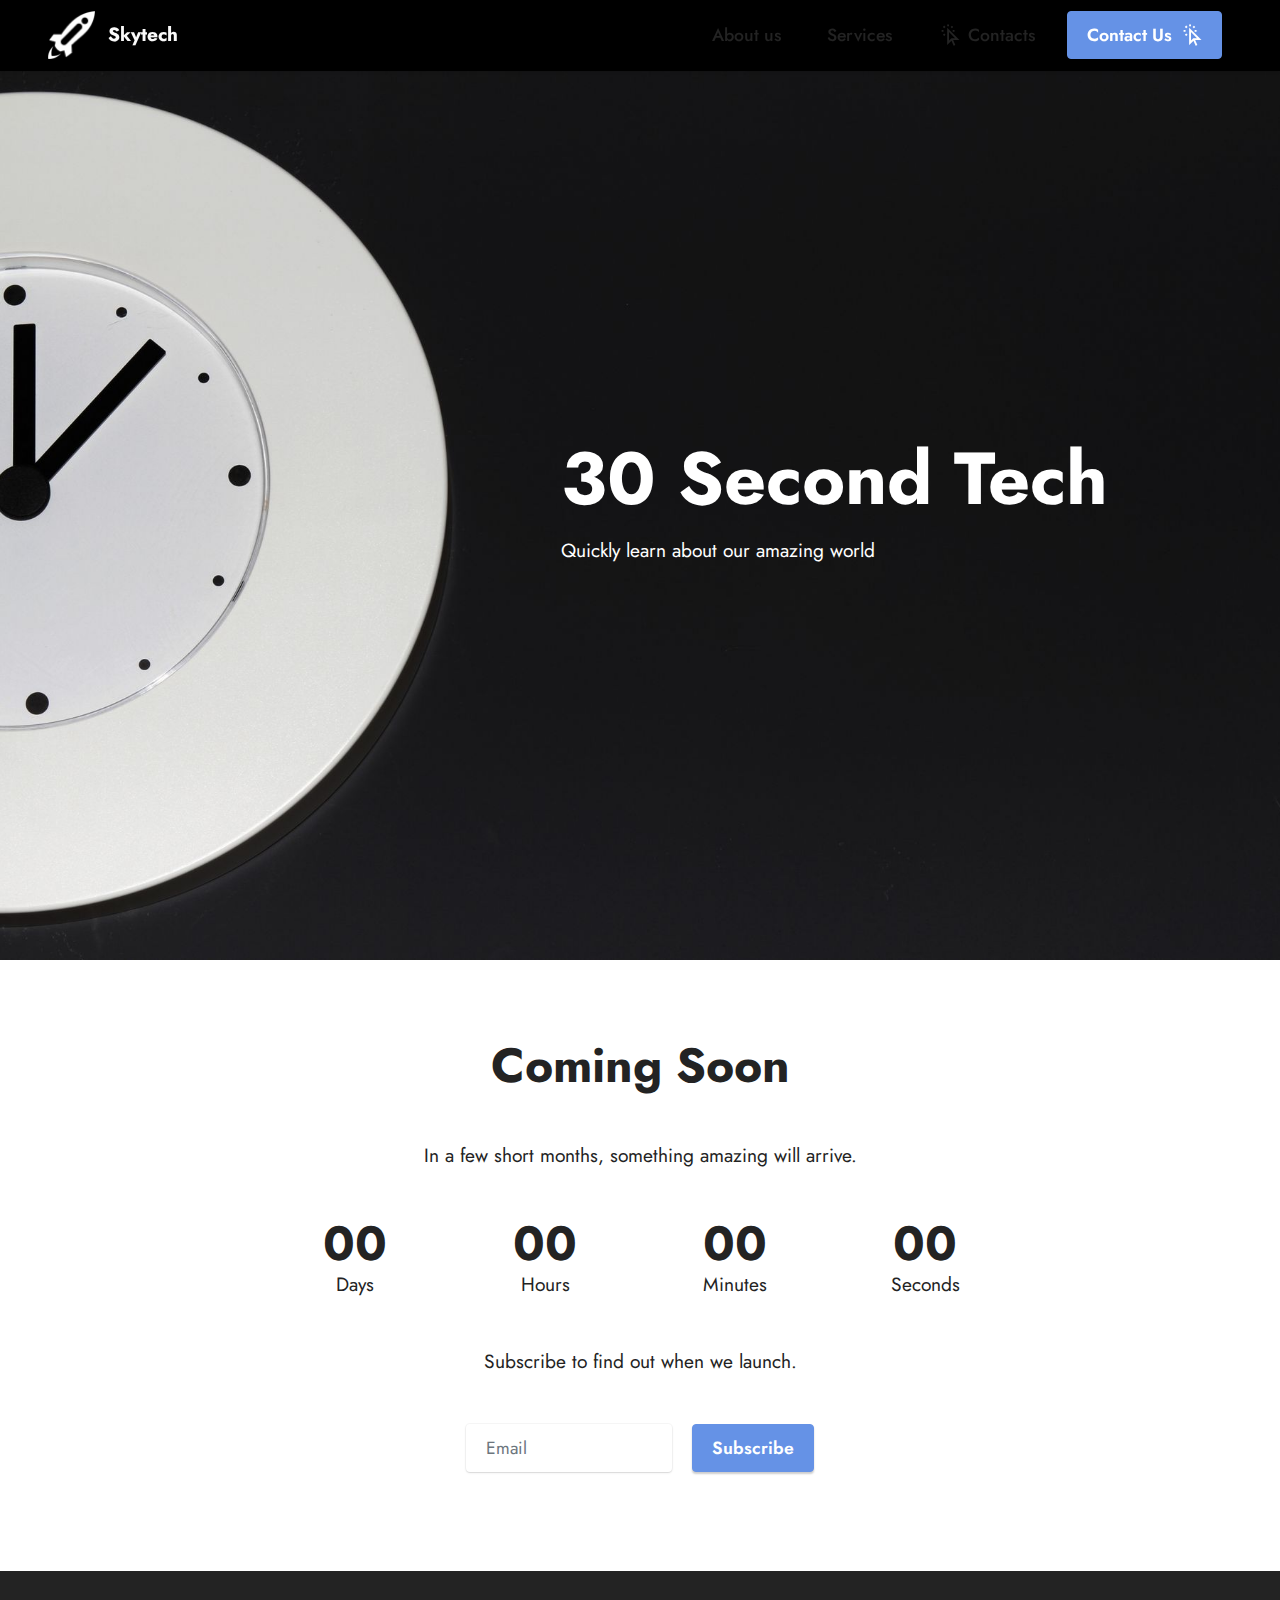
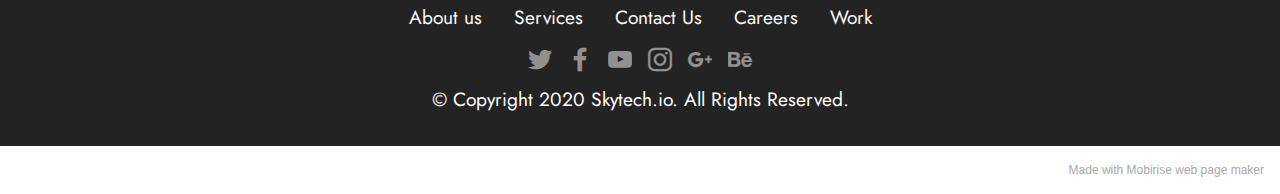
==== commit 7ff3d893: "2" ====
--- a/index.html
+++ b/index.html
@@ -38,7 +38,7 @@
                         <img src="assets/images/skytechrocket-96x98.png" alt="Skytech" style="height: 3rem;">
                     </a>
                 </span>
-                <span class="navbar-caption-wrap"><a class="navbar-caption text-white display-7" href="https://mobiri.se">Skytech</a></span>
+                <span class="navbar-caption-wrap"><a class="navbar-caption text-white text-primary display-7" href="http://skytech.io">Skytech</a></span>
             </div>
             <button class="navbar-toggler" type="button" data-toggle="collapse" data-target="#navbarSupportedContent" aria-controls="navbarNavAltMarkup" aria-expanded="false" aria-label="Toggle navigation">
                 <div class="hamburger">
@@ -106,7 +106,7 @@
         </div>
         <div class="row">
             <div class="col-lg-4 mx-auto mbr-form" data-form-type="formoid">
-                <form action="https://mobirise.eu/" method="POST" class="mbr-form form-with-styler" data-form-title="Form Name"><input type="hidden" name="email" data-form-email="true" value="VeYqUV/wc/erfg2xZ4cUfbkpmiJ8Ug97yrciC7bQtEzWz3D8OV+x4FwlFsNctwKLk7YNKZg/rjsG8SqFoKAFJWEsZC/LpAPlKAvgzFcbE4H7lzT9BCq57dJKFMyFSJ2W">
+                <form action="https://mobirise.eu/" method="POST" class="mbr-form form-with-styler" data-form-title="Form Name"><input type="hidden" name="email" data-form-email="true" value="EXoh26qMrPrkQdQr4Py/r+c9bOcGHiIgfrXsiuOkLyvTvrgea7K7j7QJHQO2vwJ9E4uSCEnpgykVqmiAGHdK12fH9TisIsyI7sacKp8YLxJw6bcV4Ggn9lwRPHzjEQgy">
                     <div class="">
                         <div hidden="hidden" data-form-alert="" class="alert alert-success col-12">Thanks for filling out the form!</div>
                         <div hidden="hidden" data-form-alert-danger="" class="alert alert-danger col-12">Oops...! some problem!</div>
@@ -115,9 +115,7 @@
                         <div class="col form-group" data-for="email">
                             <input type="text" name="email" placeholder="Email" data-form-field="email" class="form-control" required="required" value="" id="email-countdown1-2">
                         </div>
-                        <div class="mbr-section-btn">
-                            <button type="submit" class="btn btn-primary display-4">Subscribe</button>
-                        </div>
+                        <div class="mbr-section-btn"><button type="submit" class="btn btn-primary display-4">Subscribe</button></div>
                     </div>
                 </form>
             </div>
@@ -193,7 +191,7 @@
             </div>
         </div>
     </div>
-</section><section style="background-color: #fff; font-family: -apple-system, BlinkMacSystemFont, 'Segoe UI', 'Roboto', 'Helvetica Neue', Arial, sans-serif; color:#aaa; font-size:12px; padding: 0; align-items: center; display: flex;"><a href="https://mobirise.site/y" style="flex: 1 1; height: 3rem; padding-left: 1rem;"></a><p style="flex: 0 0 auto; margin:0; padding-right:1rem;">Created with Mobirise <a href="https://mobirise.site/j" style="color:#aaa;">page</a> builder</p></section><script src="assets/web/assets/jquery/jquery.min.js"></script>  <script src="assets/popper/popper.min.js"></script>  <script src="assets/tether/tether.min.js"></script>  <script src="assets/bootstrap/js/bootstrap.min.js"></script>  <script src="assets/smoothscroll/smooth-scroll.js"></script>  <script src="assets/dropdown/js/nav-dropdown.js"></script>  <script src="assets/dropdown/js/navbar-dropdown.js"></script>  <script src="assets/touchswipe/jquery.touch-swipe.min.js"></script>  <script src="assets/countdown/jquery.countdown.min.js"></script>  <script src="assets/theme/js/script.js"></script>  <script src="assets/formoid/formoid.min.js"></script>  
+</section><section style="background-color: #fff; font-family: -apple-system, BlinkMacSystemFont, 'Segoe UI', 'Roboto', 'Helvetica Neue', Arial, sans-serif; color:#aaa; font-size:12px; padding: 0; align-items: center; display: flex;"><a href="https://mobirise.site/g" style="flex: 1 1; height: 3rem; padding-left: 1rem;"></a><p style="flex: 0 0 auto; margin:0; padding-right:1rem;"><a href="https://mobirise.site/i" style="color:#aaa;">Made with Mobirise</a> web page maker</p></section><script src="assets/web/assets/jquery/jquery.min.js"></script>  <script src="assets/popper/popper.min.js"></script>  <script src="assets/tether/tether.min.js"></script>  <script src="assets/bootstrap/js/bootstrap.min.js"></script>  <script src="assets/smoothscroll/smooth-scroll.js"></script>  <script src="assets/dropdown/js/nav-dropdown.js"></script>  <script src="assets/dropdown/js/navbar-dropdown.js"></script>  <script src="assets/touchswipe/jquery.touch-swipe.min.js"></script>  <script src="assets/countdown/jquery.countdown.min.js"></script>  <script src="assets/theme/js/script.js"></script>  <script src="assets/formoid/formoid.min.js"></script>  
   
   
 </body>
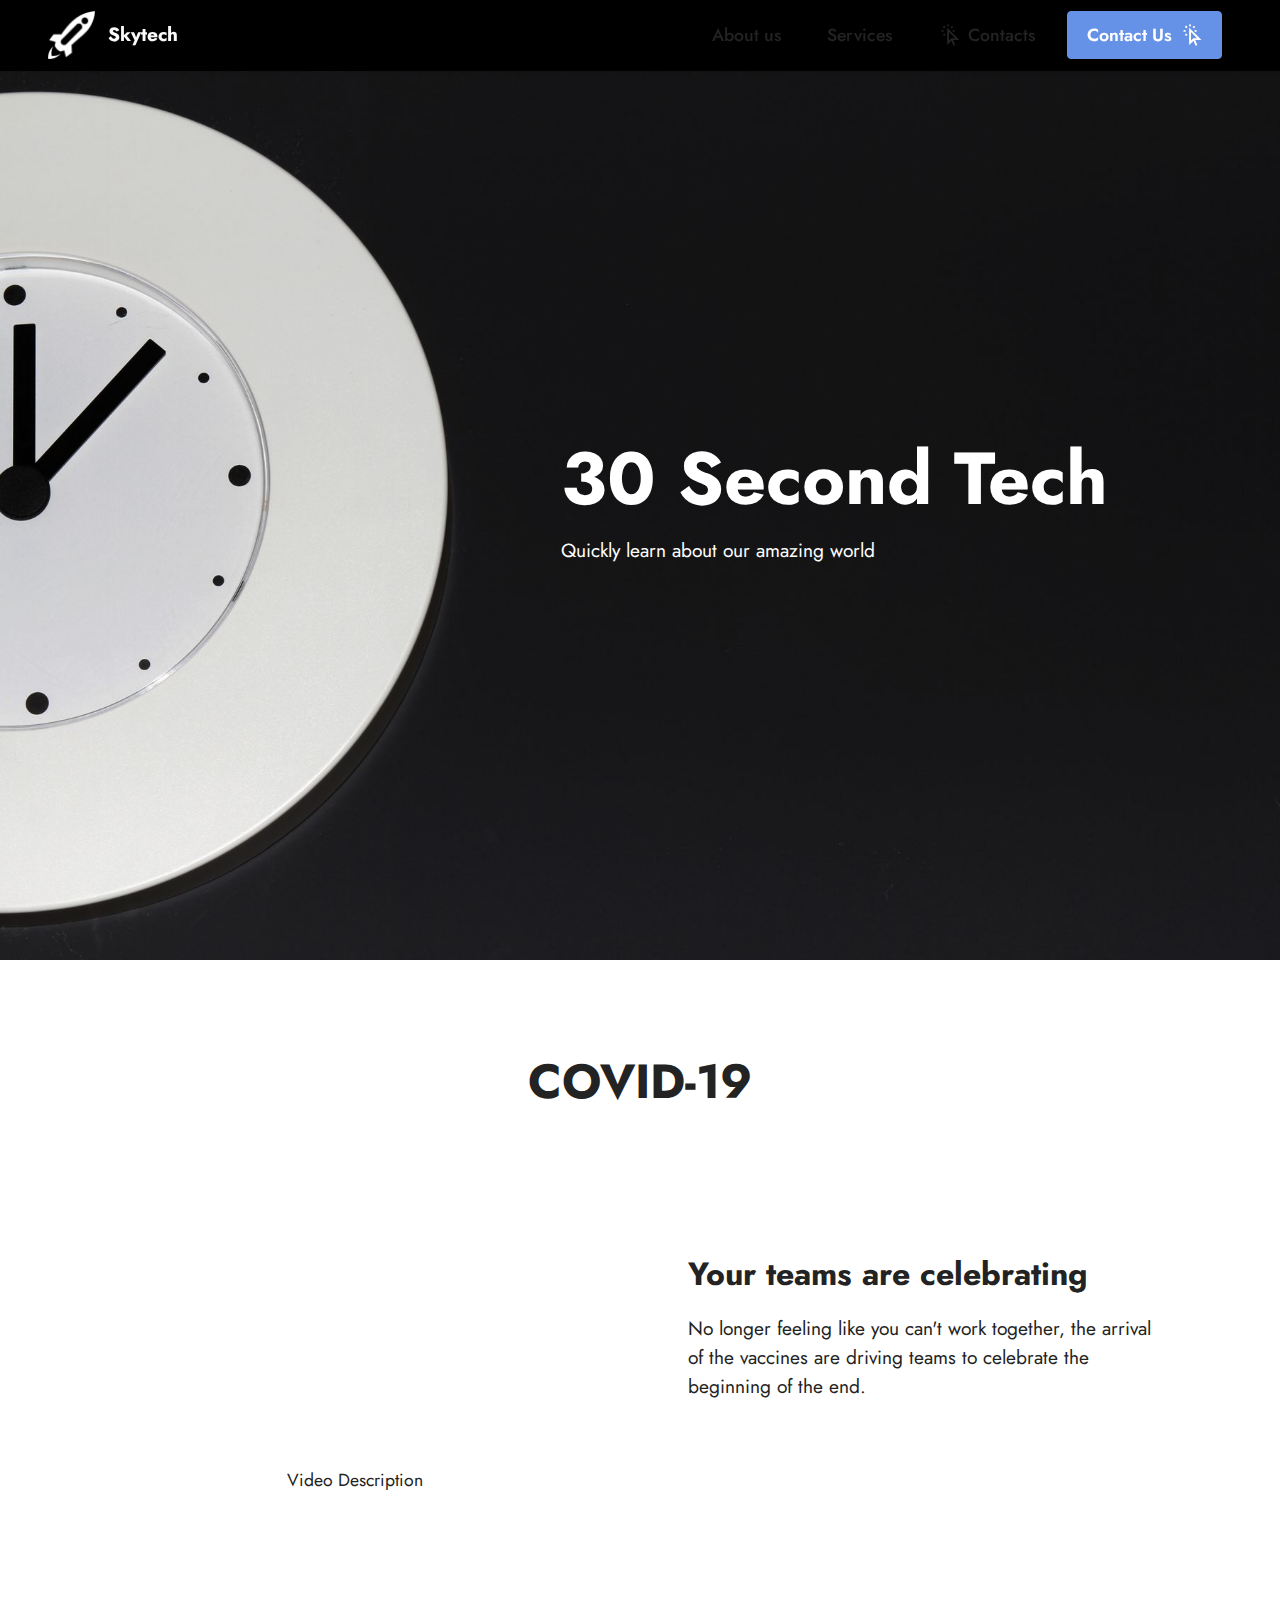
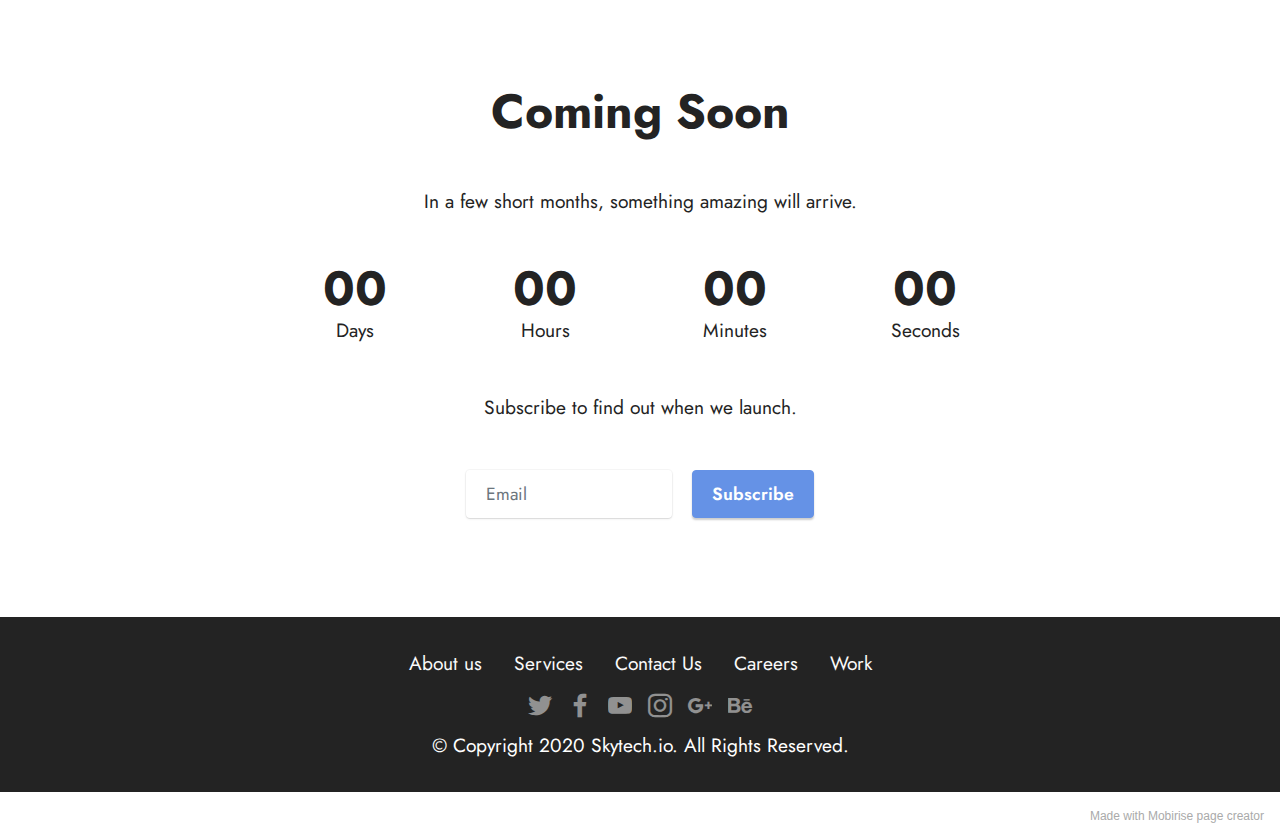
==== commit cc5ce41e: "ne" ====
--- a/index.html
+++ b/index.html
@@ -77,6 +77,32 @@
                 <p class="mbr-text mbr-fonts-style mbr-white display-7">
                     Quickly learn about our amazing world</p>
                 
+            </div>
+        </div>
+    </div>
+</section>
+
+<section class="video4 cid-sk24cv87Ag" id="video4-8">
+    
+    
+    <div class="container">
+        <div class="title-wrapper mb-5">
+            <h4 class="mbr-section-title mbr-fonts-style mb-0 display-2">
+                <strong>COVID-19</strong></h4>
+        </div>
+        <div class="row align-items-center">
+            <div class="col-12 col-lg-6 video-block">
+                <div class="video-wrapper"><iframe class="mbr-embedded-video" src="https://www.youtube.com/embed/Yk38C0T4aYs?rel=0&amp;amp;showinfo=0&amp;autoplay=0&amp;loop=0" width="1280" height="720" frameborder="0" allowfullscreen></iframe></div>
+                <p class="mbr-description pt-2 mbr-fonts-style display-4">
+                    Video Description</p>
+            </div>
+            <div class="col-12 col-lg">
+                <div class="text-wrapper">
+                    <h5 class="mbr-section-subtitle mbr-fonts-style mb-3 display-5">
+                        <strong>Your teams are celebrating</strong></h5>
+                    <p class="mbr-text mbr-fonts-style display-7">
+                        No longer feeling like you can't work together, the arrival of the vaccines are driving teams to celebrate the beginning of the end.</p>
+                </div>
             </div>
         </div>
     </div>
@@ -106,7 +132,7 @@
         </div>
         <div class="row">
             <div class="col-lg-4 mx-auto mbr-form" data-form-type="formoid">
-                <form action="https://mobirise.eu/" method="POST" class="mbr-form form-with-styler" data-form-title="Form Name"><input type="hidden" name="email" data-form-email="true" value="EXoh26qMrPrkQdQr4Py/r+c9bOcGHiIgfrXsiuOkLyvTvrgea7K7j7QJHQO2vwJ9E4uSCEnpgykVqmiAGHdK12fH9TisIsyI7sacKp8YLxJw6bcV4Ggn9lwRPHzjEQgy">
+                <form action="https://mobirise.eu/" method="POST" class="mbr-form form-with-styler" data-form-title="Form Name"><input type="hidden" name="email" data-form-email="true" value="1lqFuSJRgzyvCNIHWw6vou/gkx3BnhnyDoBKRix7t7uBbt+HSJowVQo0Iytn5Ztk4B0cSkWi0K37TEyMeUA54lwEetjVxJhHAQOzTGeeQoP8lUJ+EQyuRoGkmVZksfxo">
                     <div class="">
                         <div hidden="hidden" data-form-alert="" class="alert alert-success col-12">Thanks for filling out the form!</div>
                         <div hidden="hidden" data-form-alert-danger="" class="alert alert-danger col-12">Oops...! some problem!</div>
@@ -191,7 +217,7 @@
             </div>
         </div>
     </div>
-</section><section style="background-color: #fff; font-family: -apple-system, BlinkMacSystemFont, 'Segoe UI', 'Roboto', 'Helvetica Neue', Arial, sans-serif; color:#aaa; font-size:12px; padding: 0; align-items: center; display: flex;"><a href="https://mobirise.site/g" style="flex: 1 1; height: 3rem; padding-left: 1rem;"></a><p style="flex: 0 0 auto; margin:0; padding-right:1rem;"><a href="https://mobirise.site/i" style="color:#aaa;">Made with Mobirise</a> web page maker</p></section><script src="assets/web/assets/jquery/jquery.min.js"></script>  <script src="assets/popper/popper.min.js"></script>  <script src="assets/tether/tether.min.js"></script>  <script src="assets/bootstrap/js/bootstrap.min.js"></script>  <script src="assets/smoothscroll/smooth-scroll.js"></script>  <script src="assets/dropdown/js/nav-dropdown.js"></script>  <script src="assets/dropdown/js/navbar-dropdown.js"></script>  <script src="assets/touchswipe/jquery.touch-swipe.min.js"></script>  <script src="assets/countdown/jquery.countdown.min.js"></script>  <script src="assets/theme/js/script.js"></script>  <script src="assets/formoid/formoid.min.js"></script>  
+</section><section style="background-color: #fff; font-family: -apple-system, BlinkMacSystemFont, 'Segoe UI', 'Roboto', 'Helvetica Neue', Arial, sans-serif; color:#aaa; font-size:12px; padding: 0; align-items: center; display: flex;"><a href="https://mobirise.site/b" style="flex: 1 1; height: 3rem; padding-left: 1rem;"></a><p style="flex: 0 0 auto; margin:0; padding-right:1rem;">Made with Mobirise <a href="https://mobirise.site/j" style="color:#aaa;">page</a> creator</p></section><script src="assets/web/assets/jquery/jquery.min.js"></script>  <script src="assets/popper/popper.min.js"></script>  <script src="assets/tether/tether.min.js"></script>  <script src="assets/bootstrap/js/bootstrap.min.js"></script>  <script src="assets/smoothscroll/smooth-scroll.js"></script>  <script src="assets/dropdown/js/nav-dropdown.js"></script>  <script src="assets/dropdown/js/navbar-dropdown.js"></script>  <script src="assets/touchswipe/jquery.touch-swipe.min.js"></script>  <script src="assets/playervimeo/vimeo_player.js"></script>  <script src="assets/countdown/jquery.countdown.min.js"></script>  <script src="assets/theme/js/script.js"></script>  <script src="assets/formoid/formoid.min.js"></script>  
   
   
 </body>
--- a/assets/mobirise/css/mbr-additional.css
+++ b/assets/mobirise/css/mbr-additional.css
@@ -1043,6 +1043,23 @@
 .cid-shnrV8jZPx {
   background-image: url("../../../assets/images/background9.jpg");
 }
+.cid-sk24cv87Ag {
+  padding-top: 6rem;
+  padding-bottom: 6rem;
+  background-color: #ffffff;
+}
+.cid-sk24cv87Ag .video-wrapper iframe {
+  width: 100%;
+}
+.cid-sk24cv87Ag .mbr-section-title,
+.cid-sk24cv87Ag .mbr-description {
+  text-align: center;
+}
+@media (min-width: 992px) {
+  .cid-sk24cv87Ag .text-wrapper {
+    padding: 2rem;
+  }
+}
 .cid-shnrYBAx0j {
   padding-top: 5rem;
   padding-bottom: 5rem;
@@ -1142,3 +1159,423 @@
 .cid-shns2hWuZI .media-container-row .row-copirayt p {
   width: 100%;
 }
+.cid-shnrSALp0P {
+  z-index: 1000;
+  width: 100%;
+  position: relative;
+  min-height: 60px;
+}
+.cid-shnrSALp0P nav.navbar {
+  position: fixed;
+}
+.cid-shnrSALp0P .dropdown-item:before {
+  font-family: Moririse2 !important;
+  content: "\e966";
+  display: inline-block;
+  width: 0;
+  position: absolute;
+  left: 1rem;
+  top: 0.5rem;
+  margin-right: 0.5rem;
+  line-height: 1;
+  font-size: inherit;
+  vertical-align: middle;
+  text-align: center;
+  overflow: hidden;
+  transform: scale(0, 1);
+  transition: all 0.25s ease-in-out;
+}
+.cid-shnrSALp0P .dropdown-menu {
+  padding: 0;
+  border-radius: 4px;
+  box-shadow: 0 1px 3px 0 rgba(0, 0, 0, 0.1);
+}
+.cid-shnrSALp0P .dropdown-item {
+  border-bottom: 1px solid #e6e6e6;
+}
+.cid-shnrSALp0P .dropdown-item:hover,
+.cid-shnrSALp0P .dropdown-item:focus {
+  background: #6592e6 !important;
+  color: white !important;
+}
+.cid-shnrSALp0P .dropdown-item:first-child {
+  border-top-left-radius: 4px;
+  border-top-right-radius: 4px;
+}
+.cid-shnrSALp0P .dropdown-item:last-child {
+  border-bottom: none;
+  border-bottom-left-radius: 4px;
+  border-bottom-right-radius: 4px;
+}
+.cid-shnrSALp0P .nav-dropdown .link {
+  padding: 0 0.3em !important;
+  margin: 0.667em 1em !important;
+}
+.cid-shnrSALp0P .nav-dropdown .link.dropdown-toggle::after {
+  margin-left: 0.5rem;
+  margin-top: 0.2rem;
+}
+.cid-shnrSALp0P .nav-link {
+  position: relative;
+}
+.cid-shnrSALp0P .container {
+  display: flex;
+  margin: auto;
+}
+.cid-shnrSALp0P .iconfont-wrapper {
+  color: #000000 !important;
+  font-size: 1.5rem;
+  padding-right: 0.5rem;
+}
+.cid-shnrSALp0P .dropdown-menu,
+.cid-shnrSALp0P .navbar.opened {
+  background: #000000 !important;
+}
+.cid-shnrSALp0P .nav-item:focus,
+.cid-shnrSALp0P .nav-link:focus {
+  outline: none;
+}
+.cid-shnrSALp0P .dropdown .dropdown-menu .dropdown-item {
+  width: auto;
+  transition: all 0.25s ease-in-out;
+}
+.cid-shnrSALp0P .dropdown .dropdown-menu .dropdown-item::after {
+  right: 0.5rem;
+}
+.cid-shnrSALp0P .dropdown .dropdown-menu .dropdown-item .mbr-iconfont {
+  margin-right: 0.5rem;
+  vertical-align: sub;
+}
+.cid-shnrSALp0P .dropdown .dropdown-menu .dropdown-item .mbr-iconfont:before {
+  display: inline-block;
+  transform: scale(1, 1);
+  transition: all 0.25s ease-in-out;
+}
+.cid-shnrSALp0P .collapsed .dropdown-menu .dropdown-item:before {
+  display: none;
+}
+.cid-shnrSALp0P .collapsed .dropdown .dropdown-menu .dropdown-item {
+  padding: 0.235em 1.5em 0.235em 1.5em !important;
+  transition: none;
+  margin: 0 !important;
+}
+.cid-shnrSALp0P .navbar {
+  min-height: 70px;
+  transition: all 0.3s;
+  border-bottom: 1px solid transparent;
+  box-shadow: 0 1px 3px 0 rgba(0, 0, 0, 0.1);
+  background: #000000;
+}
+.cid-shnrSALp0P .navbar.opened {
+  transition: all 0.3s;
+}
+.cid-shnrSALp0P .navbar .dropdown-item {
+  padding: 0.5rem 1.8rem;
+}
+.cid-shnrSALp0P .navbar .navbar-logo img {
+  width: auto;
+}
+.cid-shnrSALp0P .navbar .navbar-collapse {
+  justify-content: flex-end;
+  z-index: 1;
+}
+.cid-shnrSALp0P .navbar.collapsed {
+  justify-content: center;
+}
+.cid-shnrSALp0P .navbar.collapsed .nav-item .nav-link::before {
+  display: none;
+}
+.cid-shnrSALp0P .navbar.collapsed.opened .dropdown-menu {
+  top: 0;
+}
+@media (min-width: 992px) {
+  .cid-shnrSALp0P .navbar.collapsed.opened:not(.navbar-short) .navbar-collapse {
+    max-height: calc(98.5vh - 3rem);
+  }
+}
+.cid-shnrSALp0P .navbar.collapsed .dropdown-menu .dropdown-submenu {
+  left: 0 !important;
+}
+.cid-shnrSALp0P .navbar.collapsed .dropdown-menu .dropdown-item:after {
+  right: auto;
+}
+.cid-shnrSALp0P .navbar.collapsed .dropdown-menu .dropdown-toggle[data-toggle="dropdown-submenu"]:after {
+  margin-left: 0.5rem;
+  margin-top: 0.2rem;
+  border-top: 0.35em solid;
+  border-right: 0.35em solid transparent;
+  border-left: 0.35em solid transparent;
+  border-bottom: 0;
+  top: 41%;
+}
+.cid-shnrSALp0P .navbar.collapsed ul.navbar-nav li {
+  margin: auto;
+}
+.cid-shnrSALp0P .navbar.collapsed .dropdown-menu .dropdown-item {
+  padding: 0.25rem 1.5rem;
+  text-align: center;
+}
+.cid-shnrSALp0P .navbar.collapsed .icons-menu {
+  padding-left: 0;
+  padding-right: 0;
+  padding-top: 0.5rem;
+  padding-bottom: 0.5rem;
+}
+@media (max-width: 991px) {
+  .cid-shnrSALp0P .navbar .nav-item .nav-link::before {
+    display: none;
+  }
+  .cid-shnrSALp0P .navbar.opened .dropdown-menu {
+    top: 0;
+  }
+  .cid-shnrSALp0P .navbar .dropdown-menu .dropdown-submenu {
+    left: 0 !important;
+  }
+  .cid-shnrSALp0P .navbar .dropdown-menu .dropdown-item:after {
+    right: auto;
+  }
+  .cid-shnrSALp0P .navbar .dropdown-menu .dropdown-toggle[data-toggle="dropdown-submenu"]:after {
+    margin-left: 0.5rem;
+    margin-top: 0.2rem;
+    border-top: 0.35em solid;
+    border-right: 0.35em solid transparent;
+    border-left: 0.35em solid transparent;
+    border-bottom: 0;
+    top: 40%;
+  }
+  .cid-shnrSALp0P .navbar .navbar-logo img {
+    height: 3rem !important;
+  }
+  .cid-shnrSALp0P .navbar ul.navbar-nav li {
+    margin: auto;
+  }
+  .cid-shnrSALp0P .navbar .dropdown-menu .dropdown-item {
+    padding: 0.25rem 1.5rem !important;
+    text-align: center;
+  }
+  .cid-shnrSALp0P .navbar .navbar-brand {
+    flex-shrink: initial;
+    flex-basis: auto;
+    word-break: break-word;
+    padding-right: 2rem;
+  }
+  .cid-shnrSALp0P .navbar .navbar-toggler {
+    flex-basis: auto;
+  }
+  .cid-shnrSALp0P .navbar .icons-menu {
+    padding-left: 0;
+    padding-top: 0.5rem;
+    padding-bottom: 0.5rem;
+  }
+}
+.cid-shnrSALp0P .navbar.navbar-short {
+  min-height: 60px;
+}
+.cid-shnrSALp0P .navbar.navbar-short .navbar-logo img {
+  height: 2.5rem !important;
+}
+.cid-shnrSALp0P .navbar.navbar-short .navbar-brand {
+  min-height: 60px;
+  padding: 0;
+}
+.cid-shnrSALp0P .navbar-brand {
+  min-height: 70px;
+  flex-shrink: 0;
+  align-items: center;
+  margin-right: 0;
+  padding: 0;
+  transition: all 0.3s;
+  word-break: break-word;
+  z-index: 1;
+}
+.cid-shnrSALp0P .navbar-brand .navbar-caption {
+  line-height: inherit !important;
+}
+.cid-shnrSALp0P .navbar-brand .navbar-logo a {
+  outline: none;
+}
+.cid-shnrSALp0P .dropdown-item.active,
+.cid-shnrSALp0P .dropdown-item:active {
+  background-color: transparent;
+}
+.cid-shnrSALp0P .navbar-expand-lg .navbar-nav .nav-link {
+  padding: 0;
+}
+.cid-shnrSALp0P .nav-dropdown .link.dropdown-toggle {
+  margin-right: 1.667em;
+}
+.cid-shnrSALp0P .nav-dropdown .link.dropdown-toggle[aria-expanded="true"] {
+  margin-right: 0;
+  padding: 0.667em 1.667em;
+}
+.cid-shnrSALp0P .navbar.navbar-expand-lg .dropdown .dropdown-menu {
+  background: #000000;
+}
+.cid-shnrSALp0P .navbar.navbar-expand-lg .dropdown .dropdown-menu .dropdown-submenu {
+  margin: 0;
+  left: 100%;
+}
+.cid-shnrSALp0P .navbar .dropdown.open > .dropdown-menu {
+  display: block;
+}
+.cid-shnrSALp0P ul.navbar-nav {
+  flex-wrap: wrap;
+}
+.cid-shnrSALp0P .navbar-buttons {
+  text-align: center;
+  min-width: 170px;
+}
+.cid-shnrSALp0P button.navbar-toggler {
+  outline: none;
+  width: 31px;
+  height: 20px;
+  cursor: pointer;
+  transition: all 0.2s;
+  position: relative;
+  align-self: center;
+}
+.cid-shnrSALp0P button.navbar-toggler .hamburger span {
+  position: absolute;
+  right: 0;
+  width: 30px;
+  height: 2px;
+  border-right: 5px;
+  background-color: #000000;
+}
+.cid-shnrSALp0P button.navbar-toggler .hamburger span:nth-child(1) {
+  top: 0;
+  transition: all 0.2s;
+}
+.cid-shnrSALp0P button.navbar-toggler .hamburger span:nth-child(2) {
+  top: 8px;
+  transition: all 0.15s;
+}
+.cid-shnrSALp0P button.navbar-toggler .hamburger span:nth-child(3) {
+  top: 8px;
+  transition: all 0.15s;
+}
+.cid-shnrSALp0P button.navbar-toggler .hamburger span:nth-child(4) {
+  top: 16px;
+  transition: all 0.2s;
+}
+.cid-shnrSALp0P nav.opened .hamburger span:nth-child(1) {
+  top: 8px;
+  width: 0;
+  opacity: 0;
+  right: 50%;
+  transition: all 0.2s;
+}
+.cid-shnrSALp0P nav.opened .hamburger span:nth-child(2) {
+  transform: rotate(45deg);
+  transition: all 0.25s;
+}
+.cid-shnrSALp0P nav.opened .hamburger span:nth-child(3) {
+  transform: rotate(-45deg);
+  transition: all 0.25s;
+}
+.cid-shnrSALp0P nav.opened .hamburger span:nth-child(4) {
+  top: 8px;
+  width: 0;
+  opacity: 0;
+  right: 50%;
+  transition: all 0.2s;
+}
+.cid-shnrSALp0P .navbar-dropdown {
+  padding: 0 1rem;
+  position: fixed;
+}
+.cid-shnrSALp0P a.nav-link {
+  display: flex;
+  align-items: center;
+  justify-content: center;
+}
+.cid-shnrSALp0P .icons-menu {
+  flex-wrap: nowrap;
+  display: flex;
+  justify-content: center;
+  padding-left: 1rem;
+  padding-right: 1rem;
+  padding-top: 0.3rem;
+  text-align: center;
+}
+@media screen and (-ms-high-contrast: active), (-ms-high-contrast: none) {
+  .cid-shnrSALp0P .navbar {
+    height: 70px;
+  }
+  .cid-shnrSALp0P .navbar.opened {
+    height: auto;
+  }
+  .cid-shnrSALp0P .nav-item .nav-link:hover::before {
+    width: 175%;
+    max-width: calc(100% + 2rem);
+    left: -1rem;
+  }
+}
+.cid-shns2hWuZI {
+  padding-top: 2rem;
+  padding-bottom: 2rem;
+  background-color: #232323;
+}
+.cid-shns2hWuZI .row-links {
+  width: 100%;
+  justify-content: center;
+}
+.cid-shns2hWuZI .social-row {
+  width: 100%;
+  justify-content: center;
+}
+.cid-shns2hWuZI .media-container-row {
+  flex-direction: column;
+  justify-content: center;
+  align-items: center;
+}
+.cid-shns2hWuZI .media-container-row .foot-menu {
+  list-style: none;
+  display: flex;
+  justify-content: center;
+  flex-wrap: wrap;
+  padding: 0;
+  margin-bottom: 0;
+}
+.cid-shns2hWuZI .media-container-row .foot-menu li {
+  padding: 0 1rem 1rem 1rem;
+}
+.cid-shns2hWuZI .media-container-row .foot-menu li p {
+  margin: 0;
+}
+.cid-shns2hWuZI .media-container-row .social-list {
+  padding-left: 0;
+  margin-bottom: 0;
+  list-style: none;
+  display: flex;
+  flex-wrap: wrap;
+  justify-content: flex-end;
+}
+.cid-shns2hWuZI .media-container-row .social-list .mbr-iconfont-social {
+  font-size: 1.5rem;
+  color: #ffffff;
+}
+.cid-shns2hWuZI .media-container-row .social-list .soc-item {
+  margin: 0 .5rem;
+}
+.cid-shns2hWuZI .media-container-row .social-list a {
+  margin: 0;
+  opacity: .5;
+  transition: .2s linear;
+}
+.cid-shns2hWuZI .media-container-row .social-list a:hover {
+  opacity: 1;
+}
+@media (max-width: 767px) {
+  .cid-shns2hWuZI .media-container-row .social-list {
+    -webkit-justify-content: center;
+    justify-content: center;
+  }
+}
+.cid-shns2hWuZI .media-container-row .row-copirayt {
+  word-break: break-word;
+  width: 100%;
+}
+.cid-shns2hWuZI .media-container-row .row-copirayt p {
+  width: 100%;
+}
--- a/assets/mobirise/css/mbr-additional.css
+++ b/assets/mobirise/css/mbr-additional.css
@@ -1043,6 +1043,23 @@
 .cid-shnrV8jZPx {
   background-image: url("../../../assets/images/background9.jpg");
 }
+.cid-sk24cv87Ag {
+  padding-top: 6rem;
+  padding-bottom: 6rem;
+  background-color: #ffffff;
+}
+.cid-sk24cv87Ag .video-wrapper iframe {
+  width: 100%;
+}
+.cid-sk24cv87Ag .mbr-section-title,
+.cid-sk24cv87Ag .mbr-description {
+  text-align: center;
+}
+@media (min-width: 992px) {
+  .cid-sk24cv87Ag .text-wrapper {
+    padding: 2rem;
+  }
+}
 .cid-shnrYBAx0j {
   padding-top: 5rem;
   padding-bottom: 5rem;
@@ -1142,3 +1159,423 @@
 .cid-shns2hWuZI .media-container-row .row-copirayt p {
   width: 100%;
 }
+.cid-shnrSALp0P {
+  z-index: 1000;
+  width: 100%;
+  position: relative;
+  min-height: 60px;
+}
+.cid-shnrSALp0P nav.navbar {
+  position: fixed;
+}
+.cid-shnrSALp0P .dropdown-item:before {
+  font-family: Moririse2 !important;
+  content: "\e966";
+  display: inline-block;
+  width: 0;
+  position: absolute;
+  left: 1rem;
+  top: 0.5rem;
+  margin-right: 0.5rem;
+  line-height: 1;
+  font-size: inherit;
+  vertical-align: middle;
+  text-align: center;
+  overflow: hidden;
+  transform: scale(0, 1);
+  transition: all 0.25s ease-in-out;
+}
+.cid-shnrSALp0P .dropdown-menu {
+  padding: 0;
+  border-radius: 4px;
+  box-shadow: 0 1px 3px 0 rgba(0, 0, 0, 0.1);
+}
+.cid-shnrSALp0P .dropdown-item {
+  border-bottom: 1px solid #e6e6e6;
+}
+.cid-shnrSALp0P .dropdown-item:hover,
+.cid-shnrSALp0P .dropdown-item:focus {
+  background: #6592e6 !important;
+  color: white !important;
+}
+.cid-shnrSALp0P .dropdown-item:first-child {
+  border-top-left-radius: 4px;
+  border-top-right-radius: 4px;
+}
+.cid-shnrSALp0P .dropdown-item:last-child {
+  border-bottom: none;
+  border-bottom-left-radius: 4px;
+  border-bottom-right-radius: 4px;
+}
+.cid-shnrSALp0P .nav-dropdown .link {
+  padding: 0 0.3em !important;
+  margin: 0.667em 1em !important;
+}
+.cid-shnrSALp0P .nav-dropdown .link.dropdown-toggle::after {
+  margin-left: 0.5rem;
+  margin-top: 0.2rem;
+}
+.cid-shnrSALp0P .nav-link {
+  position: relative;
+}
+.cid-shnrSALp0P .container {
+  display: flex;
+  margin: auto;
+}
+.cid-shnrSALp0P .iconfont-wrapper {
+  color: #000000 !important;
+  font-size: 1.5rem;
+  padding-right: 0.5rem;
+}
+.cid-shnrSALp0P .dropdown-menu,
+.cid-shnrSALp0P .navbar.opened {
+  background: #000000 !important;
+}
+.cid-shnrSALp0P .nav-item:focus,
+.cid-shnrSALp0P .nav-link:focus {
+  outline: none;
+}
+.cid-shnrSALp0P .dropdown .dropdown-menu .dropdown-item {
+  width: auto;
+  transition: all 0.25s ease-in-out;
+}
+.cid-shnrSALp0P .dropdown .dropdown-menu .dropdown-item::after {
+  right: 0.5rem;
+}
+.cid-shnrSALp0P .dropdown .dropdown-menu .dropdown-item .mbr-iconfont {
+  margin-right: 0.5rem;
+  vertical-align: sub;
+}
+.cid-shnrSALp0P .dropdown .dropdown-menu .dropdown-item .mbr-iconfont:before {
+  display: inline-block;
+  transform: scale(1, 1);
+  transition: all 0.25s ease-in-out;
+}
+.cid-shnrSALp0P .collapsed .dropdown-menu .dropdown-item:before {
+  display: none;
+}
+.cid-shnrSALp0P .collapsed .dropdown .dropdown-menu .dropdown-item {
+  padding: 0.235em 1.5em 0.235em 1.5em !important;
+  transition: none;
+  margin: 0 !important;
+}
+.cid-shnrSALp0P .navbar {
+  min-height: 70px;
+  transition: all 0.3s;
+  border-bottom: 1px solid transparent;
+  box-shadow: 0 1px 3px 0 rgba(0, 0, 0, 0.1);
+  background: #000000;
+}
+.cid-shnrSALp0P .navbar.opened {
+  transition: all 0.3s;
+}
+.cid-shnrSALp0P .navbar .dropdown-item {
+  padding: 0.5rem 1.8rem;
+}
+.cid-shnrSALp0P .navbar .navbar-logo img {
+  width: auto;
+}
+.cid-shnrSALp0P .navbar .navbar-collapse {
+  justify-content: flex-end;
+  z-index: 1;
+}
+.cid-shnrSALp0P .navbar.collapsed {
+  justify-content: center;
+}
+.cid-shnrSALp0P .navbar.collapsed .nav-item .nav-link::before {
+  display: none;
+}
+.cid-shnrSALp0P .navbar.collapsed.opened .dropdown-menu {
+  top: 0;
+}
+@media (min-width: 992px) {
+  .cid-shnrSALp0P .navbar.collapsed.opened:not(.navbar-short) .navbar-collapse {
+    max-height: calc(98.5vh - 3rem);
+  }
+}
+.cid-shnrSALp0P .navbar.collapsed .dropdown-menu .dropdown-submenu {
+  left: 0 !important;
+}
+.cid-shnrSALp0P .navbar.collapsed .dropdown-menu .dropdown-item:after {
+  right: auto;
+}
+.cid-shnrSALp0P .navbar.collapsed .dropdown-menu .dropdown-toggle[data-toggle="dropdown-submenu"]:after {
+  margin-left: 0.5rem;
+  margin-top: 0.2rem;
+  border-top: 0.35em solid;
+  border-right: 0.35em solid transparent;
+  border-left: 0.35em solid transparent;
+  border-bottom: 0;
+  top: 41%;
+}
+.cid-shnrSALp0P .navbar.collapsed ul.navbar-nav li {
+  margin: auto;
+}
+.cid-shnrSALp0P .navbar.collapsed .dropdown-menu .dropdown-item {
+  padding: 0.25rem 1.5rem;
+  text-align: center;
+}
+.cid-shnrSALp0P .navbar.collapsed .icons-menu {
+  padding-left: 0;
+  padding-right: 0;
+  padding-top: 0.5rem;
+  padding-bottom: 0.5rem;
+}
+@media (max-width: 991px) {
+  .cid-shnrSALp0P .navbar .nav-item .nav-link::before {
+    display: none;
+  }
+  .cid-shnrSALp0P .navbar.opened .dropdown-menu {
+    top: 0;
+  }
+  .cid-shnrSALp0P .navbar .dropdown-menu .dropdown-submenu {
+    left: 0 !important;
+  }
+  .cid-shnrSALp0P .navbar .dropdown-menu .dropdown-item:after {
+    right: auto;
+  }
+  .cid-shnrSALp0P .navbar .dropdown-menu .dropdown-toggle[data-toggle="dropdown-submenu"]:after {
+    margin-left: 0.5rem;
+    margin-top: 0.2rem;
+    border-top: 0.35em solid;
+    border-right: 0.35em solid transparent;
+    border-left: 0.35em solid transparent;
+    border-bottom: 0;
+    top: 40%;
+  }
+  .cid-shnrSALp0P .navbar .navbar-logo img {
+    height: 3rem !important;
+  }
+  .cid-shnrSALp0P .navbar ul.navbar-nav li {
+    margin: auto;
+  }
+  .cid-shnrSALp0P .navbar .dropdown-menu .dropdown-item {
+    padding: 0.25rem 1.5rem !important;
+    text-align: center;
+  }
+  .cid-shnrSALp0P .navbar .navbar-brand {
+    flex-shrink: initial;
+    flex-basis: auto;
+    word-break: break-word;
+    padding-right: 2rem;
+  }
+  .cid-shnrSALp0P .navbar .navbar-toggler {
+    flex-basis: auto;
+  }
+  .cid-shnrSALp0P .navbar .icons-menu {
+    padding-left: 0;
+    padding-top: 0.5rem;
+    padding-bottom: 0.5rem;
+  }
+}
+.cid-shnrSALp0P .navbar.navbar-short {
+  min-height: 60px;
+}
+.cid-shnrSALp0P .navbar.navbar-short .navbar-logo img {
+  height: 2.5rem !important;
+}
+.cid-shnrSALp0P .navbar.navbar-short .navbar-brand {
+  min-height: 60px;
+  padding: 0;
+}
+.cid-shnrSALp0P .navbar-brand {
+  min-height: 70px;
+  flex-shrink: 0;
+  align-items: center;
+  margin-right: 0;
+  padding: 0;
+  transition: all 0.3s;
+  word-break: break-word;
+  z-index: 1;
+}
+.cid-shnrSALp0P .navbar-brand .navbar-caption {
+  line-height: inherit !important;
+}
+.cid-shnrSALp0P .navbar-brand .navbar-logo a {
+  outline: none;
+}
+.cid-shnrSALp0P .dropdown-item.active,
+.cid-shnrSALp0P .dropdown-item:active {
+  background-color: transparent;
+}
+.cid-shnrSALp0P .navbar-expand-lg .navbar-nav .nav-link {
+  padding: 0;
+}
+.cid-shnrSALp0P .nav-dropdown .link.dropdown-toggle {
+  margin-right: 1.667em;
+}
+.cid-shnrSALp0P .nav-dropdown .link.dropdown-toggle[aria-expanded="true"] {
+  margin-right: 0;
+  padding: 0.667em 1.667em;
+}
+.cid-shnrSALp0P .navbar.navbar-expand-lg .dropdown .dropdown-menu {
+  background: #000000;
+}
+.cid-shnrSALp0P .navbar.navbar-expand-lg .dropdown .dropdown-menu .dropdown-submenu {
+  margin: 0;
+  left: 100%;
+}
+.cid-shnrSALp0P .navbar .dropdown.open > .dropdown-menu {
+  display: block;
+}
+.cid-shnrSALp0P ul.navbar-nav {
+  flex-wrap: wrap;
+}
+.cid-shnrSALp0P .navbar-buttons {
+  text-align: center;
+  min-width: 170px;
+}
+.cid-shnrSALp0P button.navbar-toggler {
+  outline: none;
+  width: 31px;
+  height: 20px;
+  cursor: pointer;
+  transition: all 0.2s;
+  position: relative;
+  align-self: center;
+}
+.cid-shnrSALp0P button.navbar-toggler .hamburger span {
+  position: absolute;
+  right: 0;
+  width: 30px;
+  height: 2px;
+  border-right: 5px;
+  background-color: #000000;
+}
+.cid-shnrSALp0P button.navbar-toggler .hamburger span:nth-child(1) {
+  top: 0;
+  transition: all 0.2s;
+}
+.cid-shnrSALp0P button.navbar-toggler .hamburger span:nth-child(2) {
+  top: 8px;
+  transition: all 0.15s;
+}
+.cid-shnrSALp0P button.navbar-toggler .hamburger span:nth-child(3) {
+  top: 8px;
+  transition: all 0.15s;
+}
+.cid-shnrSALp0P button.navbar-toggler .hamburger span:nth-child(4) {
+  top: 16px;
+  transition: all 0.2s;
+}
+.cid-shnrSALp0P nav.opened .hamburger span:nth-child(1) {
+  top: 8px;
+  width: 0;
+  opacity: 0;
+  right: 50%;
+  transition: all 0.2s;
+}
+.cid-shnrSALp0P nav.opened .hamburger span:nth-child(2) {
+  transform: rotate(45deg);
+  transition: all 0.25s;
+}
+.cid-shnrSALp0P nav.opened .hamburger span:nth-child(3) {
+  transform: rotate(-45deg);
+  transition: all 0.25s;
+}
+.cid-shnrSALp0P nav.opened .hamburger span:nth-child(4) {
+  top: 8px;
+  width: 0;
+  opacity: 0;
+  right: 50%;
+  transition: all 0.2s;
+}
+.cid-shnrSALp0P .navbar-dropdown {
+  padding: 0 1rem;
+  position: fixed;
+}
+.cid-shnrSALp0P a.nav-link {
+  display: flex;
+  align-items: center;
+  justify-content: center;
+}
+.cid-shnrSALp0P .icons-menu {
+  flex-wrap: nowrap;
+  display: flex;
+  justify-content: center;
+  padding-left: 1rem;
+  padding-right: 1rem;
+  padding-top: 0.3rem;
+  text-align: center;
+}
+@media screen and (-ms-high-contrast: active), (-ms-high-contrast: none) {
+  .cid-shnrSALp0P .navbar {
+    height: 70px;
+  }
+  .cid-shnrSALp0P .navbar.opened {
+    height: auto;
+  }
+  .cid-shnrSALp0P .nav-item .nav-link:hover::before {
+    width: 175%;
+    max-width: calc(100% + 2rem);
+    left: -1rem;
+  }
+}
+.cid-shns2hWuZI {
+  padding-top: 2rem;
+  padding-bottom: 2rem;
+  background-color: #232323;
+}
+.cid-shns2hWuZI .row-links {
+  width: 100%;
+  justify-content: center;
+}
+.cid-shns2hWuZI .social-row {
+  width: 100%;
+  justify-content: center;
+}
+.cid-shns2hWuZI .media-container-row {
+  flex-direction: column;
+  justify-content: center;
+  align-items: center;
+}
+.cid-shns2hWuZI .media-container-row .foot-menu {
+  list-style: none;
+  display: flex;
+  justify-content: center;
+  flex-wrap: wrap;
+  padding: 0;
+  margin-bottom: 0;
+}
+.cid-shns2hWuZI .media-container-row .foot-menu li {
+  padding: 0 1rem 1rem 1rem;
+}
+.cid-shns2hWuZI .media-container-row .foot-menu li p {
+  margin: 0;
+}
+.cid-shns2hWuZI .media-container-row .social-list {
+  padding-left: 0;
+  margin-bottom: 0;
+  list-style: none;
+  display: flex;
+  flex-wrap: wrap;
+  justify-content: flex-end;
+}
+.cid-shns2hWuZI .media-container-row .social-list .mbr-iconfont-social {
+  font-size: 1.5rem;
+  color: #ffffff;
+}
+.cid-shns2hWuZI .media-container-row .social-list .soc-item {
+  margin: 0 .5rem;
+}
+.cid-shns2hWuZI .media-container-row .social-list a {
+  margin: 0;
+  opacity: .5;
+  transition: .2s linear;
+}
+.cid-shns2hWuZI .media-container-row .social-list a:hover {
+  opacity: 1;
+}
+@media (max-width: 767px) {
+  .cid-shns2hWuZI .media-container-row .social-list {
+    -webkit-justify-content: center;
+    justify-content: center;
+  }
+}
+.cid-shns2hWuZI .media-container-row .row-copirayt {
+  word-break: break-word;
+  width: 100%;
+}
+.cid-shns2hWuZI .media-container-row .row-copirayt p {
+  width: 100%;
+}
